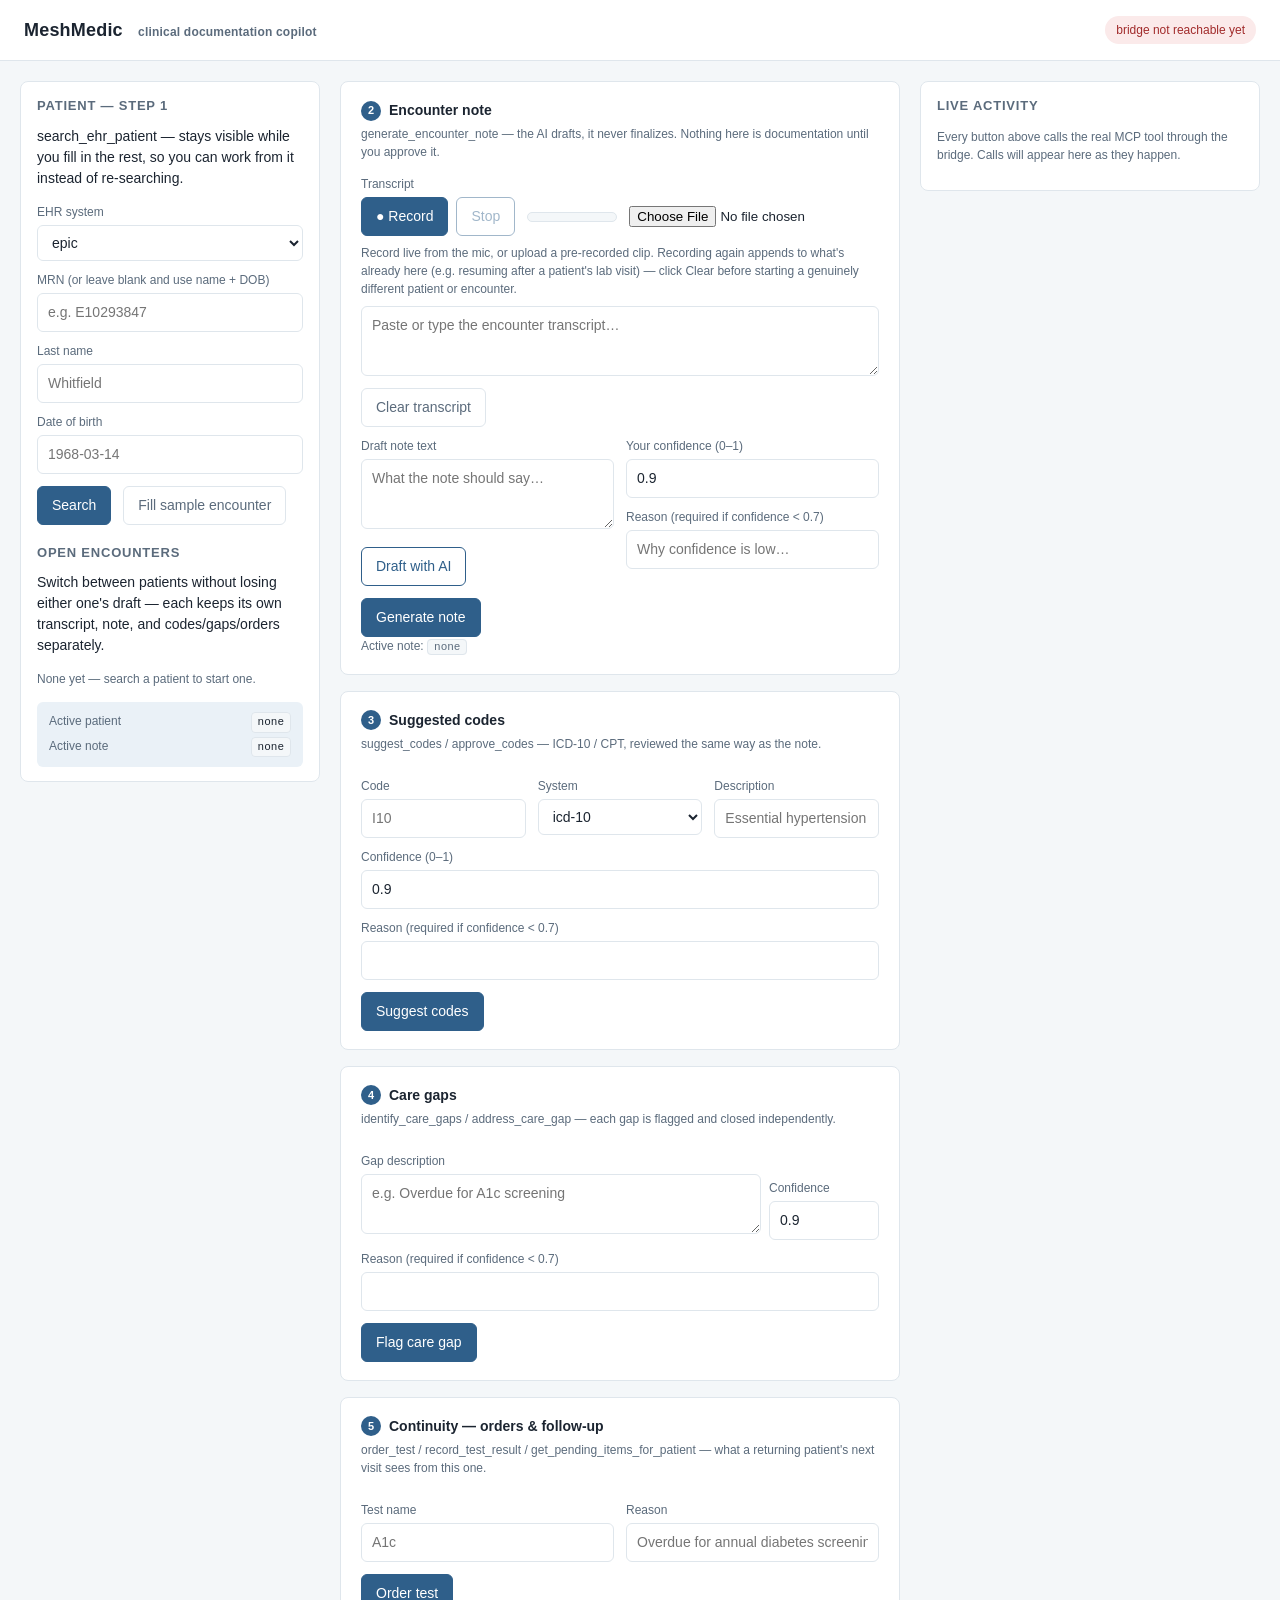
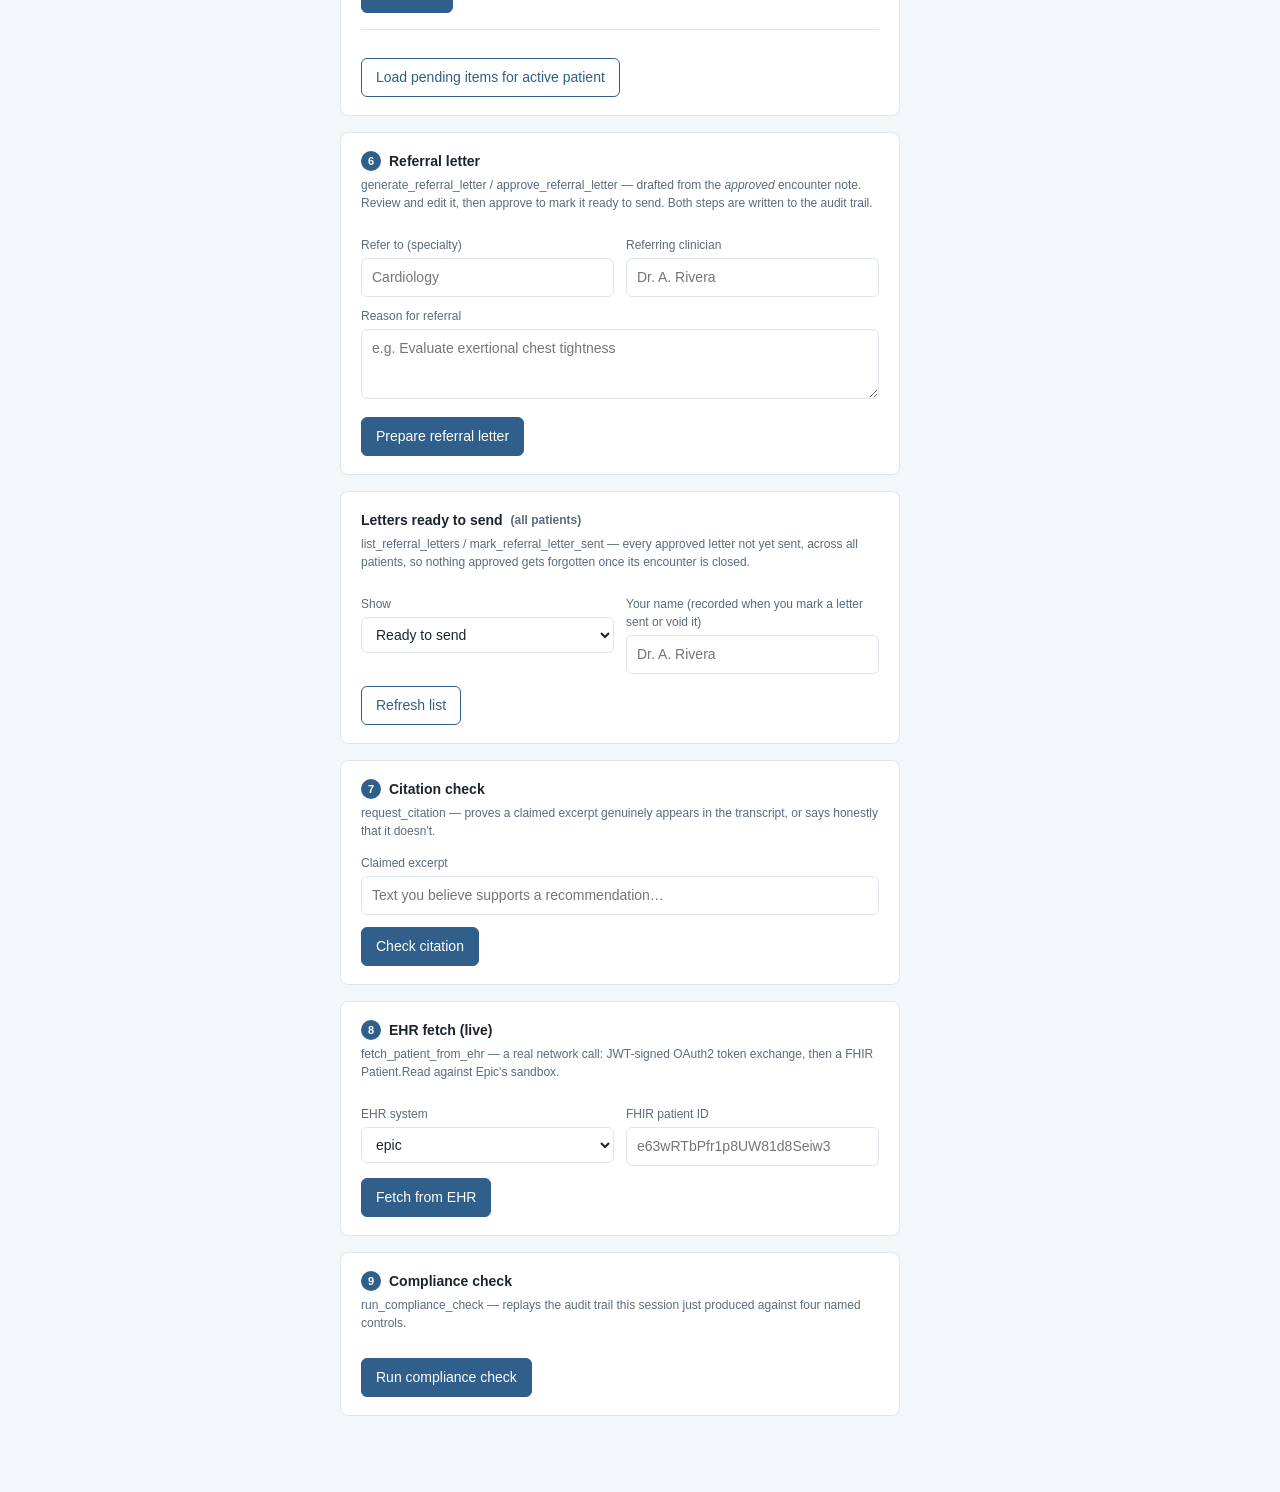
==== meshmedic-mcp/ui/static/index.html @ bcef4562 "STORY-011: void referral letters that must not go out void_referral_letter withdraws a draft or read" ====
<!doctype html>
<html lang="en">
<head>
<meta charset="utf-8" />
<meta name="viewport" content="width=device-width, initial-scale=1" />
<title>MeshMedic</title>
<style>
  :root {
    --ink: #1b2430;
    --ink-soft: #5b6b7c;
    --line: #dfe6ec;
    --paper: #ffffff;
    --floor: #f4f7f9;
    --accent: #2f5f8a;
    --accent-soft: #eaf1f7;
    --good: #1f7a4d;
    --good-bg: #e8f5ee;
    --warn: #a15c00;
    --warn-bg: #fdf1de;
    --bad: #a12b2b;
    --bad-bg: #fbeaea;
    --radius: 8px;
  }
  * { box-sizing: border-box; }
  body {
    margin: 0;
    background: var(--floor);
    color: var(--ink);
    font: 14px/1.5 -apple-system, "Segoe UI", Helvetica, Arial, sans-serif;
  }
  header {
    background: var(--paper);
    border-bottom: 1px solid var(--line);
    padding: 16px 24px;
    display: flex;
    align-items: center;
    justify-content: space-between;
  }
  header h1 { font-size: 18px; margin: 0; letter-spacing: 0.2px; }
  header .tag { color: var(--ink-soft); font-size: 12px; margin-left: 10px; }
  #conn { font-size: 12px; padding: 4px 10px; border-radius: 999px; border: 1px solid var(--line); }
  #conn.ok { color: var(--good); background: var(--good-bg); border-color: transparent; }
  #conn.bad { color: var(--bad); background: var(--bad-bg); border-color: transparent; }

  .layout {
    display: grid;
    grid-template-columns: 300px minmax(0, 1fr) 340px;
    gap: 20px;
    max-width: 1440px;
    margin: 20px auto;
    padding: 0 20px 40px;
    align-items: start;
  }
  @media (max-width: 1150px) {
    .layout { grid-template-columns: 300px minmax(0, 1fr); }
    #log { position: static; height: auto; max-height: 320px; }
  }
  @media (max-width: 760px) {
    .layout { grid-template-columns: 1fr; }
    #patientPanel { position: static; }
  }

  .card {
    background: var(--paper);
    border: 1px solid var(--line);
    border-radius: var(--radius);
    padding: 18px 20px;
    margin-bottom: 16px;
  }
  .card h2 {
    font-size: 14px;
    margin: 0 0 4px;
    display: flex;
    align-items: center;
    gap: 8px;
  }
  .card h2 .step {
    display: inline-flex;
    align-items: center;
    justify-content: center;
    width: 20px; height: 20px;
    border-radius: 50%;
    background: var(--accent);
    color: #fff;
    font-size: 11px;
  }
  .card .hint { color: var(--ink-soft); font-size: 12px; margin: 0 0 14px; }

  label { display: block; font-size: 12px; color: var(--ink-soft); margin: 10px 0 4px; }
  input[type=text], input[type=number], textarea, select {
    width: 100%;
    padding: 8px 10px;
    border: 1px solid var(--line);
    border-radius: 6px;
    font: inherit;
    background: var(--paper);
    color: var(--ink);
  }
  textarea { resize: vertical; min-height: 70px; }
  .row { display: flex; gap: 12px; }
  .row > div { flex: 1; }

  button {
    font: inherit;
    border: 1px solid var(--accent);
    background: var(--accent);
    color: #fff;
    padding: 8px 14px;
    border-radius: 6px;
    cursor: pointer;
    margin-top: 12px;
    margin-right: 8px;
  }
  button.secondary { background: var(--paper); color: var(--accent); }
  button.ghost { background: transparent; color: var(--ink-soft); border-color: var(--line); }
  button:disabled { opacity: 0.45; cursor: not-allowed; }
  button:hover:not(:disabled) { filter: brightness(0.95); }

  .result { margin-top: 14px; padding: 12px 14px; border-radius: 6px; background: var(--accent-soft); font-size: 13px; }
  .result.error { background: var(--bad-bg); color: var(--bad); }
  .badge { display: inline-block; font-size: 11px; padding: 2px 8px; border-radius: 999px; margin-left: 6px; }
  .badge.draft { background: var(--accent-soft); color: var(--accent); }
  .badge.low-conf { background: var(--warn-bg); color: var(--warn); }
  .badge.ok { background: var(--good-bg); color: var(--good); }
  .badge.fail { background: var(--bad-bg); color: var(--bad); }
  .id-pill { font-family: ui-monospace, SFMono-Regular, Menlo, monospace; font-size: 11px; background: var(--floor); border: 1px solid var(--line); padding: 1px 6px; border-radius: 4px; }

  .gap-row { border: 1px solid var(--line); border-radius: 6px; padding: 10px 12px; margin-top: 10px; }
  .gap-row .meta { display: flex; justify-content: space-between; align-items: center; font-size: 12px; color: var(--ink-soft); }

  #log, #patientPanel {
    background: var(--paper);
    border: 1px solid var(--line);
    border-radius: var(--radius);
    padding: 14px 16px;
    max-height: calc(100vh - 40px);
    position: sticky;
    top: 20px;
    overflow-y: auto;
  }
  #patientPanel h2 { font-size: 13px; margin: 0 0 10px; color: var(--ink-soft); text-transform: uppercase; letter-spacing: 0.06em; }
  #patientPanel .active-strip {
    margin-top: 14px;
    padding: 10px 12px;
    border-radius: 6px;
    background: var(--accent-soft);
    font-size: 12px;
  }
  #patientPanel .active-strip .row-line { display: flex; justify-content: space-between; margin-top: 4px; }
  #patientPanel .active-strip .row-line:first-child { margin-top: 0; }
  #patientPanel .active-strip .label { color: var(--ink-soft); }
  #patientPanel .match-row {
    border: 1px solid var(--line);
    border-radius: 6px;
    padding: 8px 10px;
    margin-top: 8px;
    cursor: pointer;
    font-size: 12px;
  }
  #patientPanel .match-row:hover { border-color: var(--accent); background: var(--accent-soft); }
  #patientPanel .match-row.active { border-color: var(--accent); background: var(--accent-soft); }
  #sessionTabs { display: flex; flex-direction: column; gap: 6px; margin: 4px 0 14px; }
  .session-chip {
    display: flex; align-items: center; gap: 8px;
    padding: 7px 10px; border: 1px solid var(--line); border-radius: 6px; font-size: 12px;
    background: var(--paper);
  }
  .session-chip:hover { border-color: var(--accent); }
  .session-chip.active { border-color: var(--accent); background: var(--accent-soft); }
  .session-chip .chip-label { font-weight: 600; flex: 1; cursor: pointer; overflow: hidden; text-overflow: ellipsis; white-space: nowrap; }
  .session-chip .chip-status { color: var(--ink-soft); font-size: 11px; cursor: pointer; }
  .session-chip .chip-close { background: transparent; border: none; color: var(--ink-soft); cursor: pointer; padding: 0 2px; margin: 0; font-size: 15px; line-height: 1; }
  .session-chip .chip-close:hover { color: var(--bad); }
  #log h2 { font-size: 13px; margin: 0 0 10px; color: var(--ink-soft); text-transform: uppercase; letter-spacing: 0.06em; }
  .log-entry { border-left: 3px solid var(--line); padding: 6px 0 6px 10px; margin-bottom: 8px; font-size: 12px; }
  .log-entry.ok { border-color: var(--good); }
  .log-entry.err { border-color: var(--bad); }
  .log-entry .tool { font-weight: 600; }
  .log-entry .time { color: var(--ink-soft); float: right; }
  .log-entry pre { white-space: pre-wrap; word-break: break-word; margin: 6px 0 0; font-size: 11px; color: var(--ink-soft); max-height: 140px; overflow-y: auto; }

  .plus-row { display: flex; gap: 8px; align-items: flex-end; margin-top: 10px; }
  .plus-row textarea { min-height: 44px; }
  .small { font-size: 12px; color: var(--ink-soft); }
</style>
</head>
<body>
<header>
  <div>
    <h1>MeshMedic <span class="tag">clinical documentation copilot</span></h1>
  </div>
  <div id="conn">connecting…</div>
</header>

<div class="layout">
  <aside id="patientPanel">
    <h2>Patient — step 1</h2>
    <p class="hint" style="margin-top:0">search_ehr_patient — stays visible while you fill in the rest, so you can work from it instead of re-searching.</p>
    <label>EHR system</label>
    <select id="ehrSystem"><option value="epic">epic</option><option value="oracle_health">oracle_health</option></select>
    <label>MRN (or leave blank and use name + DOB)</label>
    <input type="text" id="mrn" placeholder="e.g. E10293847" />
    <label>Last name</label>
    <input type="text" id="lastName" placeholder="Whitfield" />
    <label>Date of birth</label>
    <input type="text" id="dob" placeholder="1968-03-14" />
    <button onclick="searchPatient()">Search</button>
    <button class="ghost" onclick="prefillSample()">Fill sample encounter</button>
    <div id="patientResult" class="result" style="display:none"></div>
    <div id="matchList"></div>
    <h2 style="margin-top:18px">Open encounters</h2>
    <p class="hint" style="margin-top:0">Switch between patients without losing either one's draft — each keeps its own transcript, note, and codes/gaps/orders separately.</p>
    <div id="sessionTabs"></div>
    <div class="active-strip">
      <div class="row-line"><span class="label">Active patient</span><span class="id-pill" id="activePatient">none</span></div>
      <div class="row-line"><span class="label">Active note</span><span class="id-pill" id="activeNoteMini">none</span></div>
    </div>
  </aside>
  <main>

    <div class="card">
      <h2><span class="step">2</span> Encounter note</h2>
      <p class="hint">generate_encounter_note — the AI drafts, it never finalizes. Nothing here is documentation until you approve it.</p>
      <label>Transcript</label>
      <div class="row" style="align-items:center; margin-bottom:8px;">
        <div style="flex:0 0 auto; display:flex; gap:8px; align-items:center;">
          <button type="button" id="recordBtn" onclick="startRecording()" style="margin:0;">● Record</button>
          <button type="button" class="secondary" id="stopBtn" onclick="stopRecording()" disabled style="margin:0;">Stop</button>
        </div>
        <div id="levelMeter" style="flex:0 0 90px; height:10px; border:1px solid var(--line); border-radius:5px; overflow:hidden; background:var(--floor);">
          <div id="levelFill" style="height:100%; width:0%; background:var(--good); transition:width 60ms linear;"></div>
        </div>
        <div style="flex:1">
          <input type="file" id="audioFileInput" accept="audio/*" onchange="handleAudioFileUpload(this)" />
        </div>
      </div>
      <p class="small" id="transcribeStatus" style="margin:0 0 8px;">Record live from the mic, or upload a pre-recorded clip. Recording again appends to what's already here (e.g. resuming after a patient's lab visit) — click Clear before starting a genuinely different patient or encounter.</p>
      <textarea id="transcript" placeholder="Paste or type the encounter transcript…"></textarea>
      <button type="button" class="ghost" onclick="clearTranscript()" style="margin-top:6px;">Clear transcript</button>
      <div class="row">
        <div>
          <label>Draft note text</label>
          <textarea id="noteText" placeholder="What the note should say…"></textarea>
          <button class="secondary" type="button" onclick="draftNoteWithAI()">Draft with AI</button>
          <span class="small" id="draftStatus"></span>
        </div>
        <div>
          <label>Your confidence (0–1)</label>
          <input type="number" id="confidence" min="0" max="1" step="0.05" value="0.9" />
          <label>Reason (required if confidence &lt; 0.7)</label>
          <input type="text" id="confidenceReason" placeholder="Why confidence is low…" />
        </div>
      </div>
      <button onclick="generateNote()">Generate note</button>
      <div id="noteResult" class="result" style="display:none"></div>

      <div id="noteDecision" style="display:none; margin-top:14px; border-top:1px solid var(--line); padding-top:14px;">
        <label>Edited note text (optional, used on approve)</label>
        <textarea id="editedNoteText"></textarea>
        <button onclick="approveNote()">Approve</button>
        <button class="secondary" onclick="rejectNote()">Reject</button>
        <div id="decisionResult" class="result" style="display:none"></div>
      </div>
      <div class="small">Active note: <span class="id-pill" id="activeNote">none</span></div>
    </div>

    <div class="card">
      <h2><span class="step">3</span> Suggested codes</h2>
      <p class="hint">suggest_codes / approve_codes — ICD-10 / CPT, reviewed the same way as the note.</p>
      <div class="row">
        <div><label>Code</label><input type="text" id="codeValue" placeholder="I10" /></div>
        <div><label>System</label><select id="codeSystem"><option value="icd-10">icd-10</option><option value="cpt">cpt</option></select></div>
        <div><label>Description</label><input type="text" id="codeDesc" placeholder="Essential hypertension" /></div>
      </div>
      <label>Confidence (0–1)</label>
      <input type="number" id="codeConfidence" min="0" max="1" step="0.05" value="0.9" />
      <label>Reason (required if confidence &lt; 0.7)</label>
      <input type="text" id="codeConfidenceReason" />
      <button onclick="suggestCodes()">Suggest codes</button>
      <div id="codesResult" class="result" style="display:none"></div>
      <div id="codesDecision" style="display:none; margin-top:10px;">
        <button onclick="approveCodes()">Approve codes</button>
        <div id="codesDecisionResult" class="result" style="display:none"></div>
      </div>
    </div>

    <div class="card">
      <h2><span class="step">4</span> Care gaps</h2>
      <p class="hint">identify_care_gaps / address_care_gap — each gap is flagged and closed independently.</p>
      <div class="plus-row">
        <div style="flex:1"><label>Gap description</label><textarea id="gapDesc" placeholder="e.g. Overdue for A1c screening"></textarea></div>
        <div style="width:110px"><label>Confidence</label><input type="number" id="gapConfidence" min="0" max="1" step="0.05" value="0.9" /></div>
      </div>
      <label>Reason (required if confidence &lt; 0.7)</label>
      <input type="text" id="gapConfidenceReason" />
      <button onclick="identifyGaps()">Flag care gap</button>
      <div id="gapsResult" class="result" style="display:none"></div>
      <div id="gapsList"></div>
    </div>

    <div class="card">
      <h2><span class="step">5</span> Continuity — orders &amp; follow-up</h2>
      <p class="hint">order_test / record_test_result / get_pending_items_for_patient — what a returning patient's next visit sees from this one.</p>
      <div class="row">
        <div><label>Test name</label><input type="text" id="orderTestName" placeholder="A1c" /></div>
        <div><label>Reason</label><input type="text" id="orderReason" placeholder="Overdue for annual diabetes screening" /></div>
      </div>
      <button onclick="orderTest()">Order test</button>
      <div id="orderResult" class="result" style="display:none"></div>
      <div id="ordersList"></div>
      <hr style="border:none; border-top:1px solid var(--line); margin:16px 0;" />
      <button class="secondary" onclick="loadPendingItems()">Load pending items for active patient</button>
      <div id="pendingItemsResult" class="result" style="display:none"></div>
    </div>

    <div class="card">
      <h2><span class="step">6</span> Referral letter <span id="letterBadge"></span></h2>
      <p class="hint">generate_referral_letter / approve_referral_letter — drafted from the <em>approved</em> encounter note. Review and edit it, then approve to mark it ready to send. Both steps are written to the audit trail.</p>
      <div class="row">
        <div><label>Refer to (specialty)</label><input type="text" id="referralSpecialty" placeholder="Cardiology" /></div>
        <div><label>Referring clinician</label><input type="text" id="referringClinician" placeholder="Dr. A. Rivera" /></div>
      </div>
      <label>Reason for referral</label>
      <textarea id="referralReason" placeholder="e.g. Evaluate exertional chest tightness"></textarea>
      <button onclick="prepareReferralLetter()">Prepare referral letter</button>
      <div id="letterResult" class="result" style="display:none"></div>
      <div id="letterReview" style="display:none; margin-top:14px; border-top:1px solid var(--line); padding-top:14px;">
        <label>Letter — review and edit before approving</label>
        <textarea id="letterText" style="min-height:280px; font-family:inherit;"></textarea>
        <button id="approveLetterBtn" onclick="approveReferralLetter()">Approve — mark ready to send</button>
        <p class="small" id="letterApproveHint" style="margin:6px 0 0;">Print and Download appear once the letter is approved. Check the Patient line matches who you're referring before you do.</p>
        <div id="letterDecisionResult" class="result" style="display:none"></div>
        <div id="letterActions" style="display:none; margin-top:14px; border-top:1px solid var(--line); padding-top:14px;">
          <p class="hint" style="margin-top:0">MeshMedic doesn't deliver letters. Print or download it, send it yourself, then record how it went out.</p>
          <button class="secondary" onclick="printLetter(document.getElementById('letterText').value)">Print</button>
          <button class="secondary" onclick="downloadLetter(document.getElementById('letterText').value, state.letterId, document.getElementById('referralSpecialty').value)">Download .txt</button>
          <div id="letterSendControls" class="plus-row" style="align-items:center">
            <div style="flex:0 0 220px"><label>Sent via</label><select id="letterSendMethod" class="send-method"></select></div>
            <button id="markSentBtn" onclick="markActiveLetterSent()" style="margin-top:18px">Mark as sent</button>
          </div>
          <div id="letterSendResult" class="result" style="display:none"></div>
        </div>
        <div id="letterVoidControls" style="display:none; margin-top:14px; border-top:1px solid var(--line); padding-top:14px;">
          <label>Void this letter (e.g. wrong patient) — reason, required</label>
          <div class="plus-row" style="margin-top:0; align-items:center">
            <input type="text" id="letterVoidReason" placeholder="Wrong patient — encounter belongs to another chart" style="flex:1" />
            <button class="secondary" onclick="voidActiveLetter()" style="margin:0">Void letter</button>
          </div>
        </div>
        <div id="letterVoidResult" class="result" style="display:none"></div>
      </div>
    </div>

    <div class="card">
      <h2>Letters ready to send <span class="small">(all patients)</span></h2>
      <p class="hint">list_referral_letters / mark_referral_letter_sent — every approved letter not yet sent, across all patients, so nothing approved gets forgotten once its encounter is closed.</p>
      <div class="row">
        <div><label>Show</label>
          <select id="queueFilter" onchange="loadLetterQueue()">
            <option value="ready_to_send">Ready to send</option>
            <option value="sent">Sent</option>
            <option value="voided">Voided</option>
            <option value="">All letters</option>
          </select>
        </div>
        <div><label>Your name (recorded when you mark a letter sent or void it)</label><input type="text" id="queueSentBy" placeholder="Dr. A. Rivera" /></div>
      </div>
      <button class="secondary" onclick="loadLetterQueue()">Refresh list</button>
      <div id="queueResult" class="result" style="display:none"></div>
      <div id="queueList"></div>
    </div>

    <div class="card">
      <h2><span class="step">7</span> Citation check</h2>
      <p class="hint">request_citation — proves a claimed excerpt genuinely appears in the transcript, or says honestly that it doesn't.</p>
      <label>Claimed excerpt</label>
      <input type="text" id="claimedExcerpt" placeholder="Text you believe supports a recommendation…" />
      <button onclick="requestCitation()">Check citation</button>
      <div id="citationResult" class="result" style="display:none"></div>
    </div>

    <div class="card">
      <h2><span class="step">8</span> EHR fetch (live)</h2>
      <p class="hint">fetch_patient_from_ehr — a real network call: JWT-signed OAuth2 token exchange, then a FHIR Patient.Read against Epic's sandbox.</p>
      <div class="row">
        <div><label>EHR system</label><select id="fetchEhr"><option value="epic">epic</option><option value="oracle_health">oracle_health</option></select></div>
        <div><label>FHIR patient ID</label><input type="text" id="fhirPatientId" placeholder="e63wRTbPfr1p8UW81d8Seiw3" /></div>
      </div>
      <button onclick="fetchFromEhr()">Fetch from EHR</button>
      <div id="ehrResult" class="result" style="display:none"></div>
    </div>

    <div class="card">
      <h2><span class="step">9</span> Compliance check</h2>
      <p class="hint">run_compliance_check — replays the audit trail this session just produced against four named controls.</p>
      <button onclick="runCompliance()">Run compliance check</button>
      <div id="complianceResult" class="result" style="display:none"></div>
    </div>

  </main>

  <aside id="log">
    <h2>Live activity</h2>
    <div id="logEntries"><p class="small">Every button above calls the real MCP tool through the bridge. Calls will appear here as they happen.</p></div>
  </aside>
</div>

<script>
// `state` always mirrors whichever encounter is active -- generateNote(),
// suggestCodes(), etc. read/write it exactly as before. What's new is
// `sessions`: one full snapshot of the form (transcript, draft note, codes,
// gaps, orders...) per patient, so switching patients can never leak one
// patient's text into another's -- there's no shared field left to leak
// into. saveActiveSession()/loadSession() move data between `state`+the DOM
// and a session snapshot; every other function is unchanged.
const state = { patientId: null, ehrSystem: 'epic', noteId: null, suggestionId: null, letterId: null, letterStatus: null };
const sessions = new Map(); // patient_id -> session snapshot
let activeSessionKey = null; // patient_id of the active session, or null before any patient is selected

function logEntry(tool, ok, payload) {
  const wrap = document.getElementById('logEntries');
  const el = document.createElement('div');
  el.className = 'log-entry ' + (ok ? 'ok' : 'err');
  const time = new Date().toLocaleTimeString();
  el.innerHTML = `<span class="tool">${tool}</span><span class="time">${time}</span><pre>${escapeHtml(JSON.stringify(payload, null, 2))}</pre>`;
  wrap.prepend(el);
}

function escapeHtml(s) {
  return s.replace(/[&<>]/g, c => ({'&':'&amp;','<':'&lt;','>':'&gt;'}[c]));
}

async function callTool(name, args) {
  const res = await fetch(`/api/tools/${name}`, {
    method: 'POST',
    headers: { 'Content-Type': 'application/json' },
    body: JSON.stringify(args),
  });
  const data = await res.json();
  logEntry(name, res.ok, data);
  if (!res.ok) throw new Error(data.error || `${name} failed`);
  return data;
}

function showResult(elId, ok, payload) {
  const el = document.getElementById(elId);
  el.style.display = 'block';
  el.className = 'result' + (ok ? '' : ' error');
  el.textContent = typeof payload === 'string' ? payload : JSON.stringify(payload, null, 2);
}

async function checkConnection() {
  const conn = document.getElementById('conn');
  try {
    await callTool('run_compliance_check', {});
    conn.textContent = 'connected — live tool calls';
    conn.className = 'ok';
  } catch (e) {
    conn.textContent = 'bridge not reachable yet';
    conn.className = 'bad';
  }
}

function prefillSample() {
  document.getElementById('lastName').value = 'Whitfield';
  document.getElementById('dob').value = '1968-03-14';
  document.getElementById('transcript').value =
    "Clinician: What brings you in today?\n" +
    "Patient: I've been getting headaches most afternoons for about two weeks, and my home blood pressure readings have been running high, around 150 over 95.\n" +
    "Clinician: Any chest pain, vision changes, or shortness of breath?\n" +
    "Patient: No, none of that. Just the headaches.\n" +
    "Clinician: I'm going to start you on lisinopril 10mg daily and have you recheck your blood pressure in two weeks. You're also overdue for your annual A1c -- let's get that drawn today.";
  document.getElementById('noteText').value =
    "Patient presents with two-week history of afternoon headaches and elevated home blood pressure readings (avg 150/95). Denies chest pain, vision changes, dyspnea. Assessment: likely uncontrolled hypertension. Plan: start lisinopril 10mg daily, recheck BP in 2 weeks, draw A1c today (overdue for annual screening).";
  document.getElementById('referralSpecialty').value = 'Cardiology';
  document.getElementById('referringClinician').value = 'Dr. A. Rivera';
  document.getElementById('referralReason').value =
    'Evaluate newly identified uncontrolled hypertension with persistent headaches; please assess for secondary causes and advise on management.';
}

async function searchPatient() {
  const args = { ehr_system: document.getElementById('ehrSystem').value, max_results: 5 };
  const mrn = document.getElementById('mrn').value.trim();
  const lastName = document.getElementById('lastName').value.trim();
  const dob = document.getElementById('dob').value.trim();
  if (mrn) args.mrn = mrn;
  if (lastName) args.last_name = lastName;
  if (dob) args.date_of_birth = dob;
  try {
    const data = await callTool('search_ehr_patient', args);
    const matches = Array.isArray(data.matches || data.patients || data) ? (data.matches || data.patients || data) : [];
    renderMatches(matches, args.ehr_system);
    if (matches.length === 0) {
      // Loud and red on purpose: a silent "found nobody" here looks
      // identical to "the search did nothing" -- seen for real when a
      // search under the wrong ehr_system (e.g. epic instead of
      // oracle_health for a patient only registered there) quietly
      // returned zero matches and the previous patient's session just sat
      // on screen unchanged, which read as a bug rather than a non-match.
      showResult(
        'patientResult', false,
        `No match found in "${args.ehr_system}" for that search. If you expected a result, check the EHR system dropdown above -- not every patient is under "epic".`
      );
      return;
    }
    showResult('patientResult', true, data);
    if (matches.length === 1) {
      selectPatient(matches[0], args.ehr_system);
    }
  } catch (e) {
    showResult('patientResult', false, e.message);
  }
}

function renderMatches(matches, ehrSystem) {
  const list = document.getElementById('matchList');
  list.innerHTML = '';
  matches.forEach(m => {
    const row = document.createElement('div');
    row.className = 'match-row' + (m.patient_id === state.patientId ? ' active' : '');
    row.textContent = `${m.first_name} ${m.last_name} — DOB ${m.date_of_birth} — ${m.patient_id}`;
    row.onclick = () => selectPatient(m, ehrSystem);
    list.appendChild(row);
  });
}

function blankFormFields() {
  return {
    transcript: '', noteText: '', confidence: '0.9', confidenceReason: '', editedNoteText: '',
    noteDecisionVisible: false,
    codeValue: '', codeSystem: 'icd-10', codeDesc: '', codeConfidence: '0.9', codeConfidenceReason: '',
    codesDecisionVisible: false,
    gapDesc: '', gapConfidence: '0.9', gapConfidenceReason: '',
    orderTestName: '', orderReason: '',
    referralSpecialty: '', referringClinician: '', referralReason: '', letterText: '',
    claimedExcerpt: '',
  };
}

function captureFormFields() {
  return {
    transcript: document.getElementById('transcript').value,
    noteText: document.getElementById('noteText').value,
    confidence: document.getElementById('confidence').value,
    confidenceReason: document.getElementById('confidenceReason').value,
    editedNoteText: document.getElementById('editedNoteText').value,
    noteDecisionVisible: document.getElementById('noteDecision').style.display !== 'none',
    codeValue: document.getElementById('codeValue').value,
    codeSystem: document.getElementById('codeSystem').value,
    codeDesc: document.getElementById('codeDesc').value,
    codeConfidence: document.getElementById('codeConfidence').value,
    codeConfidenceReason: document.getElementById('codeConfidenceReason').value,
    codesDecisionVisible: document.getElementById('codesDecision').style.display !== 'none',
    gapDesc: document.getElementById('gapDesc').value,
    gapConfidence: document.getElementById('gapConfidence').value,
    gapConfidenceReason: document.getElementById('gapConfidenceReason').value,
    orderTestName: document.getElementById('orderTestName').value,
    orderReason: document.getElementById('orderReason').value,
    referralSpecialty: document.getElementById('referralSpecialty').value,
    referringClinician: document.getElementById('referringClinician').value,
    referralReason: document.getElementById('referralReason').value,
    letterText: document.getElementById('letterText').value,
    claimedExcerpt: document.getElementById('claimedExcerpt').value,
  };
}

function applyFormFields(f) {
  document.getElementById('transcript').value = f.transcript || '';
  document.getElementById('noteText').value = f.noteText || '';
  document.getElementById('confidence').value = f.confidence || '0.9';
  document.getElementById('confidenceReason').value = f.confidenceReason || '';
  document.getElementById('editedNoteText').value = f.editedNoteText || '';
  document.getElementById('noteDecision').style.display = f.noteDecisionVisible ? 'block' : 'none';
  document.getElementById('codeValue').value = f.codeValue || '';
  document.getElementById('codeSystem').value = f.codeSystem || 'icd-10';
  document.getElementById('codeDesc').value = f.codeDesc || '';
  document.getElementById('codeConfidence').value = f.codeConfidence || '0.9';
  document.getElementById('codeConfidenceReason').value = f.codeConfidenceReason || '';
  document.getElementById('codesDecision').style.display = f.codesDecisionVisible ? 'block' : 'none';
  document.getElementById('gapDesc').value = f.gapDesc || '';
  document.getElementById('gapConfidence').value = f.gapConfidence || '0.9';
  document.getElementById('gapConfidenceReason').value = f.gapConfidenceReason || '';
  document.getElementById('orderTestName').value = f.orderTestName || '';
  document.getElementById('orderReason').value = f.orderReason || '';
  document.getElementById('referralSpecialty').value = f.referralSpecialty || '';
  document.getElementById('referringClinician').value = f.referringClinician || '';
  document.getElementById('referralReason').value = f.referralReason || '';
  document.getElementById('letterText').value = f.letterText || '';
  document.getElementById('claimedExcerpt').value = f.claimedExcerpt || '';
  // Stale result panels from a different encounter would otherwise still be
  // showing on screen after a switch, which reads as belonging to whoever
  // is now active -- clear them all on every switch.
  ['patientResult', 'noteResult', 'decisionResult', 'codesResult', 'codesDecisionResult',
   'gapsResult', 'orderResult', 'pendingItemsResult', 'letterResult', 'letterDecisionResult', 'letterSendResult', 'letterVoidResult',
   'citationResult', 'ehrResult', 'complianceResult']
    .forEach(id => { const el = document.getElementById(id); if (el) el.style.display = 'none'; });
  document.getElementById('draftStatus').textContent = '';
  document.getElementById('transcribeStatus').textContent =
    'Record live from the mic, or upload a pre-recorded clip. Recording again appends to what\'s already here.';
}

function saveActiveSession() {
  if (!activeSessionKey) return;
  const session = sessions.get(activeSessionKey);
  if (!session) return;
  Object.assign(session, captureFormFields());
  session.noteId = state.noteId;
  session.suggestionId = state.suggestionId;
  session.letterId = state.letterId;
  session.letterStatus = state.letterStatus;
  session.ehrSystem = state.ehrSystem;
  session.lastActivity = Date.now();
}

function resetSearchBoxes(ehrSystem) {
  // The search boxes' only job is finding a NEW patient -- once a patient
  // is active, leftover text here from whoever was searched last (possibly
  // a different patient) reads as stale/wrong data sitting next to a now-
  // different active patient, even though nothing was actually broken by
  // it. Clearing them on every switch keeps this panel honest about who is
  // active: the chip list and the Active patient/note strip, not this box.
  document.getElementById('mrn').value = '';
  document.getElementById('lastName').value = '';
  document.getElementById('dob').value = '';
  if (ehrSystem) document.getElementById('ehrSystem').value = ehrSystem;
  document.getElementById('matchList').innerHTML = '';
  document.getElementById('patientResult').style.display = 'none';
}

function loadSession(key) {
  const session = sessions.get(key);
  applyFormFields(session);
  resetSearchBoxes(session.ehrSystem);
  state.patientId = session.patientId;
  state.ehrSystem = session.ehrSystem;
  state.noteId = session.noteId;
  state.suggestionId = session.suggestionId;
  state.letterId = session.letterId || null;
  state.letterStatus = session.letterStatus || null;
  renderLetterState();
  document.getElementById('activePatient').textContent = session.patientId || 'none';
  document.getElementById('activeNote').textContent = session.noteId || 'none';
  document.getElementById('activeNoteMini').textContent = session.noteId || 'none';
  document.getElementById('gapsList').innerHTML = '';
  (session.gaps || []).forEach(g => addGapRow(g, false));
  document.getElementById('ordersList').innerHTML = '';
  (session.orders || []).forEach(o => addOrderRow(o, false));
}

function switchToSession(key) {
  if (key === activeSessionKey) return;
  saveActiveSession();
  activeSessionKey = key;
  loadSession(key);
  renderSessionTabs();
}

function closeSession(key) {
  sessions.delete(key);
  if (activeSessionKey === key) {
    activeSessionKey = null;
    applyFormFields(blankFormFields());
    resetSearchBoxes();
    state.patientId = null;
    state.noteId = null;
    state.suggestionId = null;
    state.letterId = null;
    state.letterStatus = null;
    renderLetterState();
    document.getElementById('activePatient').textContent = 'none';
    document.getElementById('activeNote').textContent = 'none';
    document.getElementById('activeNoteMini').textContent = 'none';
    document.getElementById('gapsList').innerHTML = '';
    document.getElementById('ordersList').innerHTML = '';
  }
  renderSessionTabs();
}

function renderSessionTabs() {
  const wrap = document.getElementById('sessionTabs');
  if (sessions.size === 0) {
    wrap.innerHTML = '<p class="small" style="margin:0">None yet — search a patient to start one.</p>';
    return;
  }
  wrap.innerHTML = '';
  sessions.forEach((session, key) => {
    const chip = document.createElement('div');
    chip.className = 'session-chip' + (key === activeSessionKey ? ' active' : '');
    const bits = [];
    if (session.noteId) bits.push('note drafted');
    else if ((session.transcript || '').trim()) bits.push('transcript only');
    else bits.push('new');
    chip.innerHTML = `
      <span class="chip-label">${escapeHtml(session.label || key)}</span>
      <span class="chip-status">${escapeHtml(bits.join(' · '))}</span>
      <button type="button" class="chip-close" title="Close this encounter">×</button>
    `;
    chip.querySelector('.chip-label').onclick = () => switchToSession(key);
    chip.querySelector('.chip-status').onclick = () => switchToSession(key);
    chip.querySelector('.chip-close').onclick = (e) => { e.stopPropagation(); closeSession(key); };
    wrap.appendChild(chip);
  });
}

function selectPatient(match, ehrSystem) {
  const patientId = match.patient_id;
  const isNewSession = !sessions.has(patientId);
  const wasScratch = activeSessionKey === null; // no encounter active yet at all -- current form is just scratch, safe to adopt

  saveActiveSession();

  const label = `${match.first_name || ''} ${match.last_name || ''}`.trim() || patientId;
  if (isNewSession) {
    // A brand-new patient always starts blank UNLESS nothing was active
    // before (fresh page, or prefillSample() was used before searching) --
    // that scratch content becomes this patient's seed. Never seed a new
    // patient from another patient's still-active fields.
    const seed = wasScratch ? captureFormFields() : blankFormFields();
    sessions.set(patientId, {
      patientId, ehrSystem, label,
      noteId: null, suggestionId: null, letterId: null, letterStatus: null, gaps: [], orders: [],
      ...seed,
    });
  } else {
    const existing = sessions.get(patientId);
    existing.label = label;
    existing.ehrSystem = ehrSystem;
  }

  activeSessionKey = patientId;
  // loadSession() -> resetSearchBoxes() already clears #matchList, so there
  // is nothing left there to highlight -- the "Open encounters" chip list
  // (renderSessionTabs) is what shows which patient is active now.
  loadSession(patientId);
  renderSessionTabs();
}

let mediaRecorder = null;
let audioChunks = [];
let audioCtx = null;
let analyser = null;
let levelRAF = null;
let maxLevelSeen = 0;

// Whisper hallucinates stock filler phrases ("thanks for watching", in
// random languages) when fed silence -- seen for real while testing this.
// Below this level (0-255 scale off getByteTimeDomainData's deviation from
// the 128 midpoint), a recording is treated as silence and never sent to
// the API, instead of burning a call on a guaranteed-bad transcript.
const SILENCE_THRESHOLD = 4;

function startLevelMeter(stream) {
  try {
    audioCtx = new (window.AudioContext || window.webkitAudioContext)();
    const source = audioCtx.createMediaStreamSource(stream);
    analyser = audioCtx.createAnalyser();
    analyser.fftSize = 512;
    source.connect(analyser);
    const data = new Uint8Array(analyser.frequencyBinCount);
    maxLevelSeen = 0;
    const fill = document.getElementById('levelFill');
    const tick = () => {
      analyser.getByteTimeDomainData(data);
      let peak = 0;
      for (let i = 0; i < data.length; i++) {
        peak = Math.max(peak, Math.abs(data[i] - 128));
      }
      maxLevelSeen = Math.max(maxLevelSeen, peak);
      const pct = Math.min(100, Math.round((peak / 60) * 100));
      fill.style.width = pct + '%';
      fill.style.background = peak < SILENCE_THRESHOLD ? 'var(--bad)' : 'var(--good)';
      levelRAF = requestAnimationFrame(tick);
    };
    tick();
  } catch (e) {
    // Meter is a diagnostic nicety -- if Web Audio isn't available, recording
    // still works, it just can't warn about silence ahead of time.
    audioCtx = null;
  }
}

function stopLevelMeter() {
  if (levelRAF) cancelAnimationFrame(levelRAF);
  levelRAF = null;
  if (audioCtx) { audioCtx.close(); audioCtx = null; }
  document.getElementById('levelFill').style.width = '0%';
}

async function startRecording() {
  const status = document.getElementById('transcribeStatus');
  try {
    const stream = await navigator.mediaDevices.getUserMedia({ audio: true });
    audioChunks = [];
    startLevelMeter(stream);
    mediaRecorder = new MediaRecorder(stream);
    mediaRecorder.ondataavailable = (e) => { if (e.data.size > 0) audioChunks.push(e.data); };
    mediaRecorder.onstop = () => {
      stream.getTracks().forEach(t => t.stop());
      stopLevelMeter();
      if (maxLevelSeen < SILENCE_THRESHOLD) {
        status.textContent = 'No audio detected (mic looks silent) — check the wrong device isn\'t selected, or Windows mic permissions, and try again. Nothing was sent to Whisper.';
        return;
      }
      const blob = new Blob(audioChunks, { type: 'audio/webm' });
      transcribeAudio(blob, 'recording.webm');
    };
    mediaRecorder.start();
    document.getElementById('recordBtn').disabled = true;
    document.getElementById('stopBtn').disabled = false;
    status.textContent = 'Recording… watch the bar light up as you talk. Click Stop when done.';
  } catch (e) {
    status.textContent = 'Could not access the microphone: ' + e.message;
  }
}

function stopRecording() {
  if (mediaRecorder && mediaRecorder.state !== 'inactive') mediaRecorder.stop();
  document.getElementById('recordBtn').disabled = false;
  document.getElementById('stopBtn').disabled = true;
}

function handleAudioFileUpload(input) {
  const file = input.files[0];
  if (file) transcribeAudio(file, file.name);
}

function clearTranscript() {
  document.getElementById('transcript').value = '';
  document.getElementById('transcribeStatus').textContent = 'Transcript cleared — ready for a new recording.';
}

async function transcribeAudio(blobOrFile, filename) {
  // No cross-patient guard needed here anymore -- each patient has their
  // own session (see selectPatient/switchToSession), so this textarea only
  // ever holds the active session's own transcript. Appending onto it can
  // no longer mix in a different patient's conversation.
  const status = document.getElementById('transcribeStatus');
  status.textContent = 'Transcribing…';
  const fd = new FormData();
  fd.append('audio', blobOrFile, filename);
  try {
    const res = await fetch('/api/transcribe', { method: 'POST', body: fd });
    const data = await res.json();
    logEntry('transcribe (Whisper)', res.ok, data);
    if (!res.ok) {
      status.textContent = data.error || 'Transcription failed.';
      return;
    }
    const box = document.getElementById('transcript');
    const existing = box.value.trim();
    box.value = existing
      ? `${existing}\n\n[Recording resumed ${new Date().toLocaleString()}]\n${data.transcript}`
      : data.transcript;
    status.textContent = existing
      ? 'Transcribed — appended to the existing transcript below. Review before drafting a note.'
      : 'Transcribed — review the text below before drafting a note.';
  } catch (e) {
    status.textContent = e.message;
  }
}

async function draftNoteWithAI() {
  const transcript = document.getElementById('transcript').value.trim();
  const status = document.getElementById('draftStatus');
  if (!transcript) {
    status.textContent = 'Add a transcript first.';
    return;
  }
  status.textContent = 'Drafting…';
  try {
    const res = await fetch('/api/draft-note', {
      method: 'POST',
      headers: { 'Content-Type': 'application/json' },
      body: JSON.stringify({ transcript }),
    });
    const data = await res.json();
    logEntry('draft-note (AI)', res.ok, data);
    if (!res.ok) {
      status.textContent = data.error || 'Draft failed.';
      return;
    }
    document.getElementById('noteText').value = data.note_text;
    const u = data.usage || {};
    status.textContent = `Drafted (${u.input_tokens ?? '?'} in / ${u.output_tokens ?? '?'} out tokens) — review before generating.`;
  } catch (e) {
    status.textContent = e.message;
  }
}

async function generateNote() {
  // Never fall back to a default patient: a note filed under the wrong
  // chart is worse than no note at all.
  if (!state.patientId) {
    showResult('noteResult', false, 'No active patient. Search and select the patient in step 1 first.');
    return;
  }
  const transcript = document.getElementById('transcript').value;
  const noteText = document.getElementById('noteText').value;
  if (!transcript.trim()) {
    showResult('noteResult', false, 'Transcript is empty. Record/upload audio, or type one in, first.');
    return;
  }
  if (!noteText.trim()) {
    showResult('noteResult', false, "Draft note text is empty. Click \"Draft with AI\" or type the note yourself first.");
    return;
  }
  const confidence = parseFloat(document.getElementById('confidence').value);
  const args = {
    ehr_system: state.ehrSystem,
    patient_id: state.patientId,
    transcript,
    note_text: noteText,
    confidence,
  };
  const reason = document.getElementById('confidenceReason').value.trim();
  if (reason) args.confidence_reason = reason;
  try {
    const data = await callTool('generate_encounter_note', args);
    state.noteId = data.note_id;
    // A referral letter belongs to the note it was drafted from -- a new
    // note starts with no letter.
    state.letterId = null;
    state.letterStatus = null;
    document.getElementById('letterText').value = '';
    renderLetterState();
    document.getElementById('activeNote').textContent = state.noteId;
    document.getElementById('activeNoteMini').textContent = state.noteId;
    document.getElementById('editedNoteText').value = data.note_text || '';
    let badge = ` <span class="badge draft">draft</span>`;
    if (data.warning) badge += ` <span class="badge low-conf">${escapeHtml(data.warning)}</span>`;
    showResult('noteResult', true, { note_id: data.note_id, status: data.status, warning: data.warning || null });
    document.getElementById('noteDecision').style.display = 'block';
  } catch (e) {
    showResult('noteResult', false, e.message);
  }
}

async function approveNote() {
  const args = { note_id: state.noteId };
  const edited = document.getElementById('editedNoteText').value.trim();
  if (edited) args.edited_note_text = edited;
  try {
    const data = await callTool('approve_encounter_note', args);
    showResult('decisionResult', true, data);
  } catch (e) {
    showResult('decisionResult', false, e.message);
  }
}

async function rejectNote() {
  try {
    const data = await callTool('reject_encounter_note', { note_id: state.noteId, feedback: 'Rejected from clinician UI demo.' });
    showResult('decisionResult', true, data);
  } catch (e) {
    showResult('decisionResult', false, e.message);
  }
}

async function suggestCodes() {
  const confidence = parseFloat(document.getElementById('codeConfidence').value);
  const args = {
    note_id: state.noteId,
    codes: [{ code: document.getElementById('codeValue').value, code_system: document.getElementById('codeSystem').value, description: document.getElementById('codeDesc').value }],
    confidence,
  };
  const reason = document.getElementById('codeConfidenceReason').value.trim();
  if (reason) args.confidence_reason = reason;
  try {
    const data = await callTool('suggest_codes', args);
    state.suggestionId = data.suggestion_id;
    showResult('codesResult', true, data);
    document.getElementById('codesDecision').style.display = 'block';
  } catch (e) {
    showResult('codesResult', false, e.message);
  }
}

async function approveCodes() {
  try {
    const data = await callTool('approve_codes', { suggestion_id: state.suggestionId });
    showResult('codesDecisionResult', true, data);
  } catch (e) {
    showResult('codesDecisionResult', false, e.message);
  }
}

async function identifyGaps() {
  const confidence = parseFloat(document.getElementById('gapConfidence').value);
  const gap = { description: document.getElementById('gapDesc').value, confidence };
  const reason = document.getElementById('gapConfidenceReason').value.trim();
  if (reason) gap.confidence_reason = reason;
  try {
    const data = await callTool('identify_care_gaps', { note_id: state.noteId, gaps: [gap] });
    showResult('gapsResult', true, data);
    const gaps = data.gaps || (Array.isArray(data) ? data : []);
    gaps.forEach(g => addGapRow(g));
  } catch (e) {
    showResult('gapsResult', false, e.message);
  }
}

function addGapRow(gap, track = true) {
  if (track && activeSessionKey) {
    const session = sessions.get(activeSessionKey);
    if (session) session.gaps = [...(session.gaps || []), gap];
  }
  const list = document.getElementById('gapsList');
  const row = document.createElement('div');
  row.className = 'gap-row';
  row.innerHTML = `
    <div class="meta"><span class="id-pill">${gap.gap_id}</span><span>${escapeHtml(gap.description || '')}</span></div>
    <input type="text" placeholder="Resolution…" style="margin-top:8px" />
    <button class="secondary" style="margin-top:8px">Address</button>
    <div class="result" style="display:none"></div>
  `;
  const input = row.querySelector('input');
  const btn = row.querySelector('button');
  const resultEl = row.querySelector('.result');
  btn.onclick = async () => {
    try {
      const data = await callTool('address_care_gap', { gap_id: gap.gap_id, resolution: input.value || 'Addressed from clinician UI demo.' });
      resultEl.style.display = 'block';
      resultEl.className = 'result';
      resultEl.textContent = JSON.stringify(data, null, 2);
    } catch (e) {
      resultEl.style.display = 'block';
      resultEl.className = 'result error';
      resultEl.textContent = e.message;
    }
  };
  list.appendChild(row);
}

async function orderTest() {
  try {
    const data = await callTool('order_test', {
      note_id: state.noteId,
      test_name: document.getElementById('orderTestName').value,
      reason: document.getElementById('orderReason').value,
    });
    showResult('orderResult', true, data);
    addOrderRow(data);
  } catch (e) {
    showResult('orderResult', false, e.message);
  }
}

function addOrderRow(order, track = true) {
  if (track && activeSessionKey) {
    const session = sessions.get(activeSessionKey);
    if (session) session.orders = [...(session.orders || []), order];
  }
  const list = document.getElementById('ordersList');
  const row = document.createElement('div');
  row.className = 'gap-row';
  row.innerHTML = `
    <div class="meta"><span class="id-pill">${order.order_id}</span><span>${escapeHtml(order.test_name || '')} — ${escapeHtml(order.reason || '')}</span></div>
    <input type="text" placeholder="Result text…" style="margin-top:8px" />
    <button class="secondary" style="margin-top:8px">Record result</button>
    <div class="result" style="display:none"></div>
  `;
  const input = row.querySelector('input');
  const btn = row.querySelector('button');
  const resultEl = row.querySelector('.result');
  btn.onclick = async () => {
    try {
      const data = await callTool('record_test_result', { order_id: order.order_id, result_text: input.value || 'Result recorded from clinician UI demo.' });
      resultEl.style.display = 'block';
      resultEl.className = 'result';
      resultEl.textContent = JSON.stringify(data, null, 2);
    } catch (e) {
      resultEl.style.display = 'block';
      resultEl.className = 'result error';
      resultEl.textContent = e.message;
    }
  };
  list.appendChild(row);
}

async function loadPendingItems() {
  if (!state.patientId) {
    showResult('pendingItemsResult', false, 'No active patient — search for one in step 1 first.');
    return;
  }
  try {
    const data = await callTool('get_pending_items_for_patient', { patient_id: state.patientId });
    showResult('pendingItemsResult', true, data);
  } catch (e) {
    showResult('pendingItemsResult', false, e.message);
  }
}

// The letter panel is driven entirely by state.letterId/letterStatus, so a
// session switch (loadSession) or close re-renders it for whoever is active.
const SEND_METHODS = [
  ['handed_to_patient', 'Handed to patient'],
  ['mail', 'Mailed'],
  ['fax', 'Faxed'],
  ['email', 'Emailed (outside MeshMedic)'],
  ['patient_portal', 'Patient portal'],
  ['other', 'Other'],
];
const SEND_METHOD_LABELS = Object.fromEntries(SEND_METHODS);

function letterBadgeHtml(status) {
  if (status === 'voided') return '<span class="badge fail">voided</span>';
  if (status === 'sent') return '<span class="badge ok">sent</span>';
  if (status === 'ready_to_send') return '<span class="badge ok">ready to send</span>';
  return '<span class="badge draft">draft — needs review</span>';
}

function renderLetterState() {
  const badge = document.getElementById('letterBadge');
  const review = document.getElementById('letterReview');
  const textEl = document.getElementById('letterText');
  const approveBtn = document.getElementById('approveLetterBtn');
  const actions = document.getElementById('letterActions');
  if (!state.letterId) {
    badge.innerHTML = '';
    review.style.display = 'none';
    return;
  }
  const s = state.letterStatus;
  const approved = s === 'ready_to_send' || s === 'sent';
  const voided = s === 'voided';
  badge.innerHTML = letterBadgeHtml(s);
  review.style.display = 'block';
  // Approved and voided letters are closed server-side; lock the editor to match.
  textEl.readOnly = approved || voided;
  approveBtn.disabled = approved || voided;
  document.getElementById('letterApproveHint').style.display = (approved || voided) ? 'none' : 'block';
  actions.style.display = approved ? 'block' : 'none';
  // Only letters that haven't left can be voided.
  document.getElementById('letterVoidControls').style.display =
    (s === 'draft' || s === 'ready_to_send') ? 'block' : 'none';
  document.getElementById('letterSendControls').style.display =
    state.letterStatus === 'sent' ? 'none' : 'flex';
}

function printLetter(text) {
  const w = window.open('', '_blank');
  if (!w) {
    alert('The print window was blocked. Allow pop-ups for this page, or use Download instead.');
    return;
  }
  w.document.write(
    '<!doctype html><title>Referral letter</title>' +
    '<pre style="font:14px/1.6 Georgia,serif; white-space:pre-wrap; max-width:7in; margin:0.75in auto;">' +
    escapeHtml(text) + '</pre>'
  );
  w.document.close();
  w.focus();
  w.print();
}

function downloadLetter(text, letterId, specialty) {
  // Filename carries the specialty and letter id only -- no patient name on disk.
  const slug = (specialty || 'referral').toLowerCase().replace(/[^a-z0-9]+/g, '-').replace(/^-|-$/g, '');
  const blob = new Blob([text], { type: 'text/plain' });
  const a = document.createElement('a');
  a.href = URL.createObjectURL(blob);
  a.download = `referral-${slug}-${(letterId || '').slice(0, 8)}.txt`;
  document.body.appendChild(a);
  a.click();
  a.remove();
  URL.revokeObjectURL(a.href);
}

async function markLetterSent(letterId, sentBy, sendMethod) {
  const data = await callTool('mark_referral_letter_sent', {
    letter_id: letterId, sent_by: sentBy, send_method: sendMethod,
  });
  // Keep step 6 in sync if this is the letter open there.
  if (data.letter_id === state.letterId) {
    state.letterStatus = data.status;
    renderLetterState();
  }
  return data;
}

async function voidLetter(letterId, voidedBy, reason) {
  const data = await callTool('void_referral_letter', {
    letter_id: letterId, voided_by: voidedBy, void_reason: reason,
  });
  if (data.letter_id === state.letterId) {
    state.letterStatus = data.status;
    renderLetterState();
  }
  return data;
}

async function voidActiveLetter() {
  const voidedBy = document.getElementById('referringClinician').value.trim();
  const reason = document.getElementById('letterVoidReason').value.trim();
  if (!voidedBy || !reason) {
    showResult('letterVoidResult', false, 'Enter your name in "Referring clinician" and a reason for voiding first.');
    return;
  }
  if (!confirm('Void this letter? It can never be approved or sent afterwards.')) return;
  try {
    const data = await voidLetter(state.letterId, voidedBy, reason);
    showResult('letterVoidResult', true, {
      status: data.status, voided_by: data.voided_by, void_reason: data.void_reason, voided_at: data.voided_at,
    });
    document.getElementById('letterVoidReason').value = '';
    if (document.getElementById('queueList').childElementCount) loadLetterQueue();
  } catch (e) {
    showResult('letterVoidResult', false, e.message);
  }
}

async function markActiveLetterSent() {
  const sentBy = document.getElementById('referringClinician').value.trim();
  if (!sentBy) {
    showResult('letterSendResult', false, 'Enter your name in "Referring clinician" first; it is recorded as who sent the letter.');
    return;
  }
  try {
    const data = await markLetterSent(state.letterId, sentBy, document.getElementById('letterSendMethod').value);
    showResult('letterSendResult', true, {
      status: data.status, send_method: data.send_method, sent_by: data.sent_by, sent_at: data.sent_at,
    });
    if (document.getElementById('queueList').childElementCount) loadLetterQueue();
  } catch (e) {
    showResult('letterSendResult', false, e.message);
  }
}

async function loadLetterQueue() {
  const status = document.getElementById('queueFilter').value;
  const args = status ? { status } : {};
  const list = document.getElementById('queueList');
  try {
    const data = await callTool('list_referral_letters', args);
    list.innerHTML = '';
    if (data.count === 0) {
      showResult('queueResult', true, status === 'ready_to_send'
        ? 'Nothing waiting — every approved letter has been sent.'
        : 'No letters to show.');
      return;
    }
    document.getElementById('queueResult').style.display = 'none';
    data.letters.slice().reverse().forEach(addQueueRow);
  } catch (e) {
    showResult('queueResult', false, e.message);
  }
}

function addQueueRow(letter) {
  const row = document.createElement('div');
  row.className = 'gap-row';
  let detail = `approved ${(letter.approved_at || '').slice(0, 16).replace('T', ' ')} by ${letter.approved_by || '—'}`;
  if (letter.status === 'sent') {
    detail = `sent ${(letter.sent_at || '').slice(0, 16).replace('T', ' ')} · ${SEND_METHOD_LABELS[letter.send_method] || letter.send_method} · by ${letter.sent_by}`;
  } else if (letter.status === 'voided') {
    detail = `voided ${(letter.voided_at || '').slice(0, 16).replace('T', ' ')} by ${letter.voided_by} — ${letter.void_reason}`;
  } else if (letter.status === 'draft') {
    detail = 'draft — not yet approved';
  }
  row.innerHTML = `
    <div class="meta">${letterBadgeHtml(letter.status)}
      <strong>${escapeHtml(letter.specialty)}</strong>
      <span class="id-pill">${escapeHtml(letter.patient_id)}</span>
      <span class="small">${escapeHtml(detail)}</span></div>
    <div class="queue-actions" style="margin-top:8px; display:flex; gap:8px; flex-wrap:wrap; align-items:center;"></div>
    <div class="result" style="display:none"></div>
  `;
  const actions = row.querySelector('.queue-actions');
  const resultEl = row.querySelector('.result');
  if (letter.status === 'ready_to_send' || letter.status === 'sent') {
    const printBtn = document.createElement('button');
    printBtn.className = 'secondary';
    printBtn.textContent = 'Print';
    printBtn.onclick = () => printLetter(letter.letter_text);
    const dlBtn = document.createElement('button');
    dlBtn.className = 'secondary';
    dlBtn.textContent = 'Download .txt';
    dlBtn.onclick = () => downloadLetter(letter.letter_text, letter.letter_id, letter.specialty);
    actions.append(printBtn, dlBtn);
  }
  if (letter.status === 'ready_to_send') {
    const select = document.createElement('select');
    select.style.width = '220px';
    fillSendMethods(select);
    const sendBtn = document.createElement('button');
    sendBtn.textContent = 'Mark as sent';
    sendBtn.onclick = async () => {
      const sentBy = document.getElementById('queueSentBy').value.trim();
      resultEl.style.display = 'block';
      if (!sentBy) {
        resultEl.className = 'result error';
        resultEl.textContent = 'Enter "Sent by" above first; it is recorded with the delivery.';
        return;
      }
      try {
        const data = await markLetterSent(letter.letter_id, sentBy, select.value);
        resultEl.className = 'result';
        resultEl.textContent = `Recorded as sent (${SEND_METHOD_LABELS[data.send_method]}) by ${data.sent_by}.`;
        sendBtn.disabled = true;
        select.disabled = true;
      } catch (e) {
        resultEl.className = 'result error';
        resultEl.textContent = e.message;
      }
    };
    actions.append(select, sendBtn);
  }
  if (letter.status === 'draft' || letter.status === 'ready_to_send') {
    const reasonInput = document.createElement('input');
    reasonInput.type = 'text';
    reasonInput.placeholder = 'Reason to void (e.g. wrong patient)';
    reasonInput.style.cssText = 'flex:1; min-width:200px; margin:0;';
    const voidBtn = document.createElement('button');
    voidBtn.className = 'secondary';
    voidBtn.textContent = 'Void';
    voidBtn.onclick = async () => {
      const voidedBy = document.getElementById('queueSentBy').value.trim();
      const reason = reasonInput.value.trim();
      resultEl.style.display = 'block';
      if (!voidedBy || !reason) {
        resultEl.className = 'result error';
        resultEl.textContent = 'Enter "Your name" above and a reason to void first.';
        return;
      }
      if (!confirm('Void this letter? It can never be approved or sent afterwards.')) return;
      try {
        const data = await voidLetter(letter.letter_id, voidedBy, reason);
        resultEl.className = 'result';
        resultEl.textContent = `Voided by ${data.voided_by}: ${data.void_reason}`;
        actions.querySelectorAll('button, input, select').forEach(el => { el.disabled = true; });
      } catch (e) {
        resultEl.className = 'result error';
        resultEl.textContent = e.message;
      }
    };
    actions.append(reasonInput, voidBtn);
  }
  document.getElementById('queueList').appendChild(row);
}

function fillSendMethods(select) {
  select.innerHTML = SEND_METHODS.map(([v, label]) => `<option value="${v}">${label}</option>`).join('');
}

async function prepareReferralLetter() {
  if (!state.noteId) {
    showResult('letterResult', false, 'No active encounter note. Generate and approve the note in step 2 first.');
    return;
  }
  const specialty = document.getElementById('referralSpecialty').value.trim();
  const reason = document.getElementById('referralReason').value.trim();
  const clinician = document.getElementById('referringClinician').value.trim();
  if (!specialty || !reason || !clinician) {
    showResult('letterResult', false, 'Fill in specialty, reason for referral, and referring clinician first.');
    return;
  }
  try {
    const data = await callTool('generate_referral_letter', {
      note_id: state.noteId, specialty, referral_reason: reason, referring_clinician: clinician,
    });
    state.letterId = data.letter_id;
    state.letterStatus = data.status;
    document.getElementById('letterText').value = data.letter_text;
    showResult('letterResult', true, { letter_id: data.letter_id, status: data.status });
    document.getElementById('letterDecisionResult').style.display = 'none';
    renderLetterState();
  } catch (e) {
    showResult('letterResult', false, e.message);
  }
}

async function approveReferralLetter() {
  const clinician = document.getElementById('referringClinician').value.trim();
  const text = document.getElementById('letterText').value;
  if (!clinician) {
    showResult('letterDecisionResult', false, 'Enter the approving clinician\'s name (Referring clinician) first.');
    return;
  }
  if (!text.trim()) {
    showResult('letterDecisionResult', false, 'The letter is empty; prepare it again or restore its text before approving.');
    return;
  }
  try {
    // Always send the reviewed text: if it's unchanged the server records
    // edited=false, and a replay of the same text is a no-op.
    const data = await callTool('approve_referral_letter', {
      letter_id: state.letterId, approved_by: clinician, edited_letter_text: text,
    });
    state.letterStatus = data.status;
    document.getElementById('letterText').value = data.letter_text;
    showResult('letterDecisionResult', true, {
      letter_id: data.letter_id, status: data.status, approved_by: data.approved_by, approved_at: data.approved_at,
    });
    renderLetterState();
  } catch (e) {
    showResult('letterDecisionResult', false, e.message);
  }
}

async function requestCitation() {
  try {
    const data = await callTool('request_citation', { note_id: state.noteId, claimed_excerpt: document.getElementById('claimedExcerpt').value });
    showResult('citationResult', data.found !== false, data);
  } catch (e) {
    showResult('citationResult', false, e.message);
  }
}

async function fetchFromEhr() {
  try {
    const data = await callTool('fetch_patient_from_ehr', { ehr_system: document.getElementById('fetchEhr').value, fhir_patient_id: document.getElementById('fhirPatientId').value });
    showResult('ehrResult', true, data);
  } catch (e) {
    showResult('ehrResult', false, e.message);
  }
}

async function runCompliance() {
  try {
    const data = await callTool('run_compliance_check', {});
    showResult('complianceResult', !!data.all_passed, data);
  } catch (e) {
    showResult('complianceResult', false, e.message);
  }
}

checkConnection();
renderSessionTabs();
fillSendMethods(document.getElementById('letterSendMethod'));
</script>
</body>
</html>
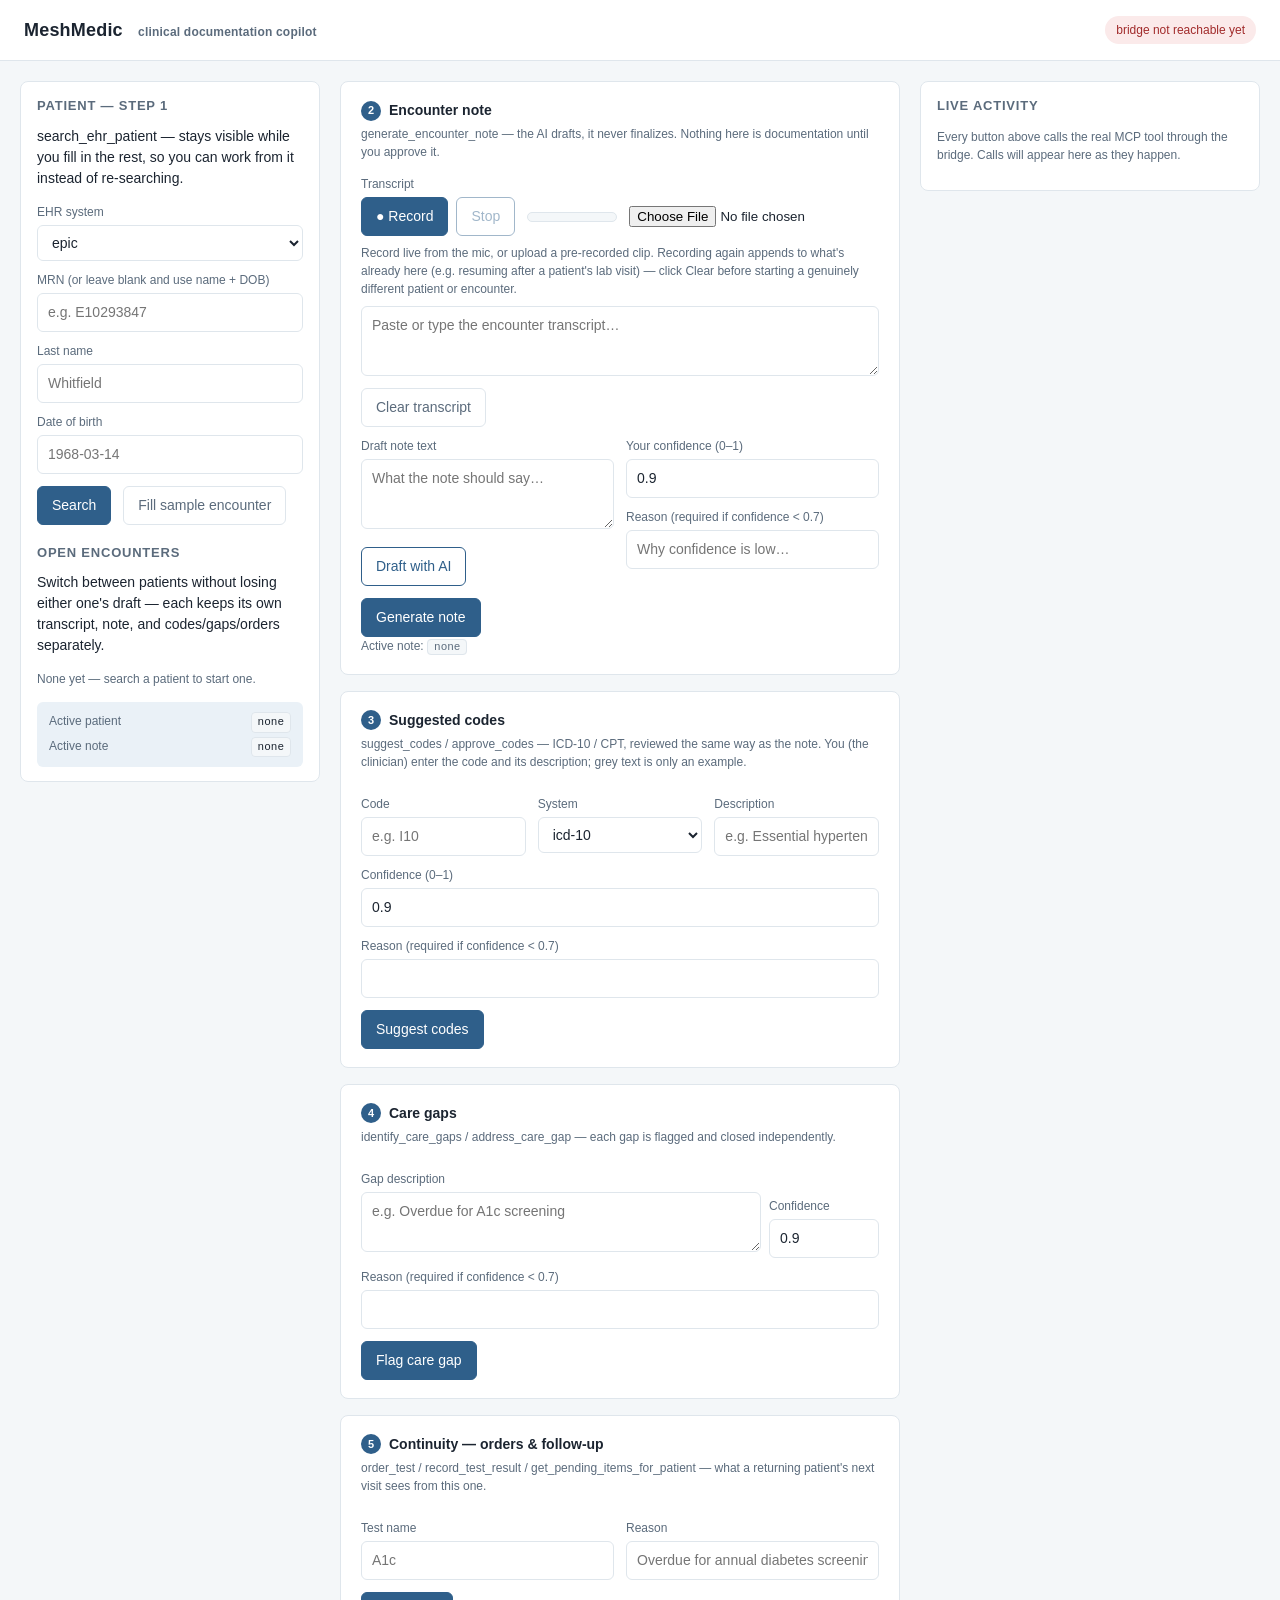
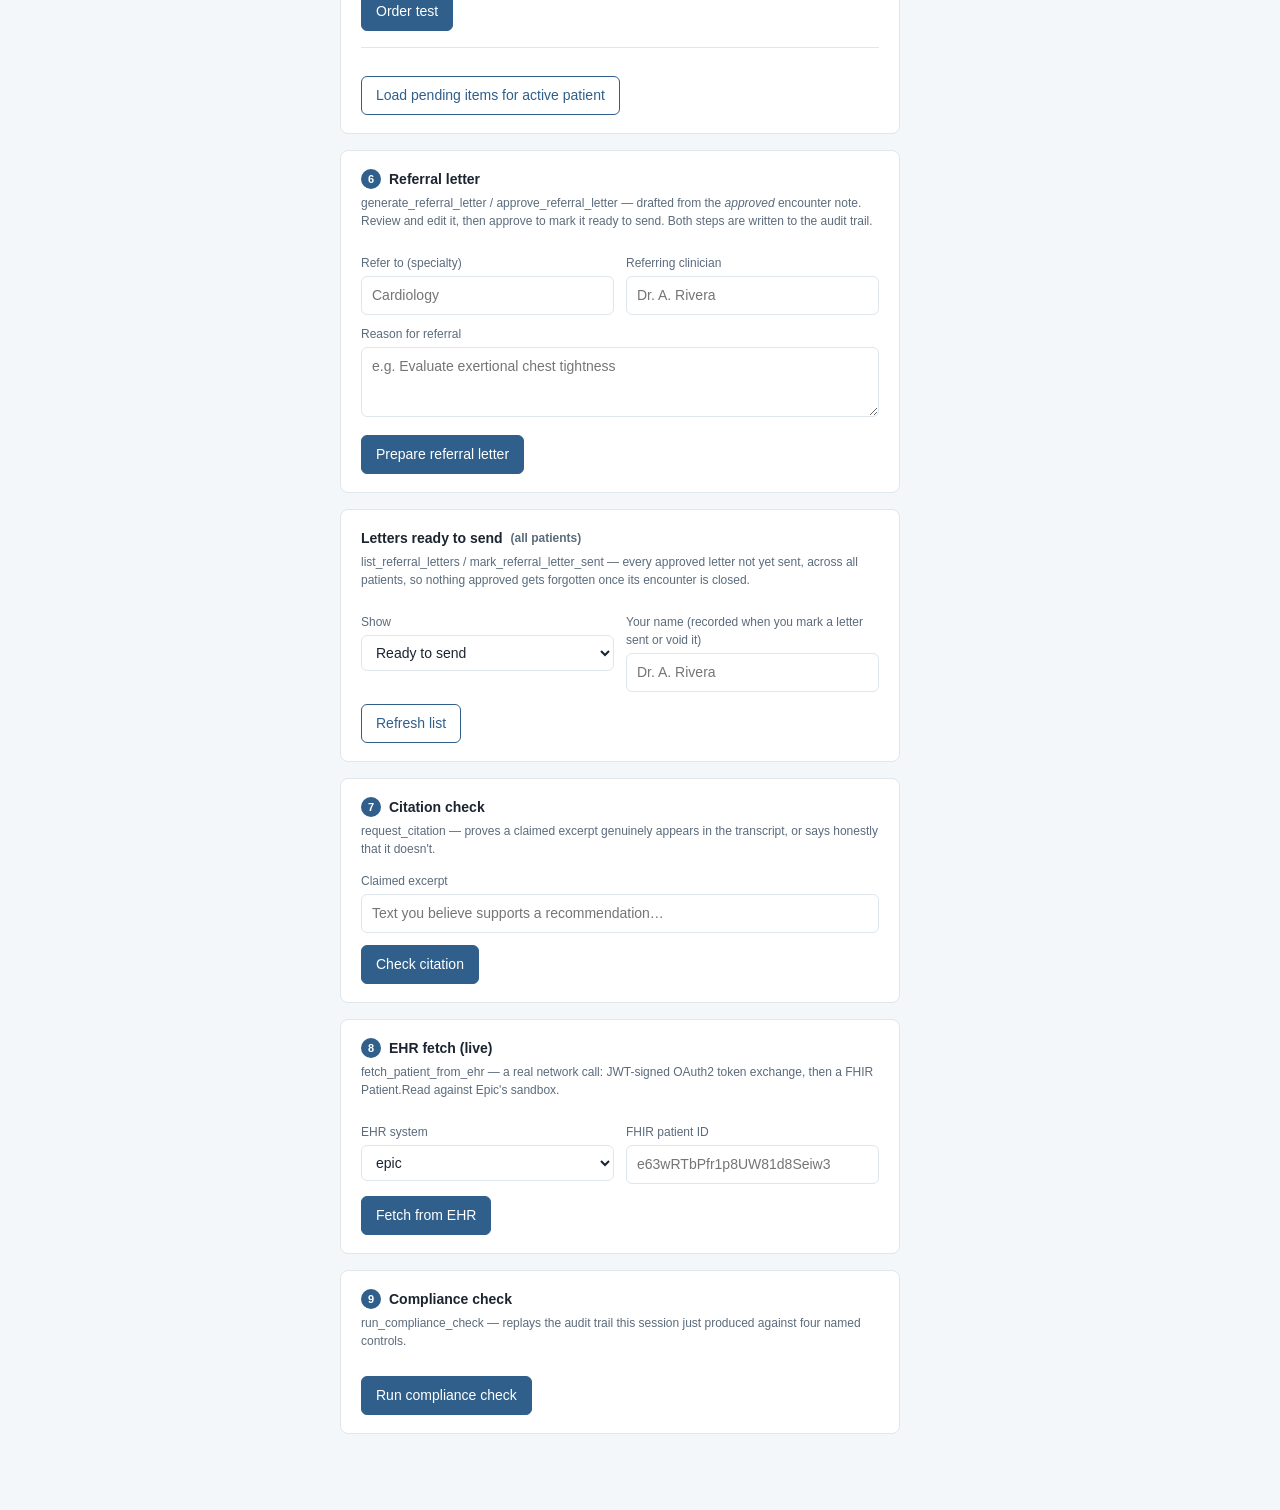
==== commit a50eadeb: "Suggested codes card: friendly check for blank code/description The grey placeholders (I10 / Essenti" ====
--- a/meshmedic-mcp/ui/static/index.html
+++ b/meshmedic-mcp/ui/static/index.html
@@ -266,11 +266,11 @@
 
     <div class="card">
       <h2><span class="step">3</span> Suggested codes</h2>
-      <p class="hint">suggest_codes / approve_codes — ICD-10 / CPT, reviewed the same way as the note.</p>
+      <p class="hint">suggest_codes / approve_codes — ICD-10 / CPT, reviewed the same way as the note. You (the clinician) enter the code and its description; grey text is only an example.</p>
       <div class="row">
-        <div><label>Code</label><input type="text" id="codeValue" placeholder="I10" /></div>
+        <div><label>Code</label><input type="text" id="codeValue" placeholder="e.g. I10" /></div>
         <div><label>System</label><select id="codeSystem"><option value="icd-10">icd-10</option><option value="cpt">cpt</option></select></div>
-        <div><label>Description</label><input type="text" id="codeDesc" placeholder="Essential hypertension" /></div>
+        <div><label>Description</label><input type="text" id="codeDesc" placeholder="e.g. Essential hypertension" /></div>
       </div>
       <label>Confidence (0–1)</label>
       <input type="number" id="codeConfidence" min="0" max="1" step="0.05" value="0.9" />
@@ -472,6 +472,9 @@
     "Clinician: I'm going to start you on lisinopril 10mg daily and have you recheck your blood pressure in two weeks. You're also overdue for your annual A1c -- let's get that drawn today.";
   document.getElementById('noteText').value =
     "Patient presents with two-week history of afternoon headaches and elevated home blood pressure readings (avg 150/95). Denies chest pain, vision changes, dyspnea. Assessment: likely uncontrolled hypertension. Plan: start lisinopril 10mg daily, recheck BP in 2 weeks, draw A1c today (overdue for annual screening).";
+  document.getElementById('codeValue').value = 'I10';
+  document.getElementById('codeSystem').value = 'icd-10';
+  document.getElementById('codeDesc').value = 'Essential (primary) hypertension';
   document.getElementById('referralSpecialty').value = 'Cardiology';
   document.getElementById('referringClinician').value = 'Dr. A. Rivera';
   document.getElementById('referralReason').value =
@@ -957,10 +960,22 @@
 }
 
 async function suggestCodes() {
+  const code = document.getElementById('codeValue').value.trim();
+  const description = document.getElementById('codeDesc').value.trim();
+  // Checked here so a blank field gets a plain message instead of the
+  // server's raw pydantic "string_too_short" validation dump.
+  if (!state.noteId) {
+    showResult('codesResult', false, 'Generate and approve an encounter note (steps 1-2) before suggesting codes.');
+    return;
+  }
+  if (!code || !description) {
+    showResult('codesResult', false, 'Enter both a Code and a Description (the grey text is only an example).');
+    return;
+  }
   const confidence = parseFloat(document.getElementById('codeConfidence').value);
   const args = {
     note_id: state.noteId,
-    codes: [{ code: document.getElementById('codeValue').value, code_system: document.getElementById('codeSystem').value, description: document.getElementById('codeDesc').value }],
+    codes: [{ code, code_system: document.getElementById('codeSystem').value, description }],
     confidence,
   };
   const reason = document.getElementById('codeConfidenceReason').value.trim();
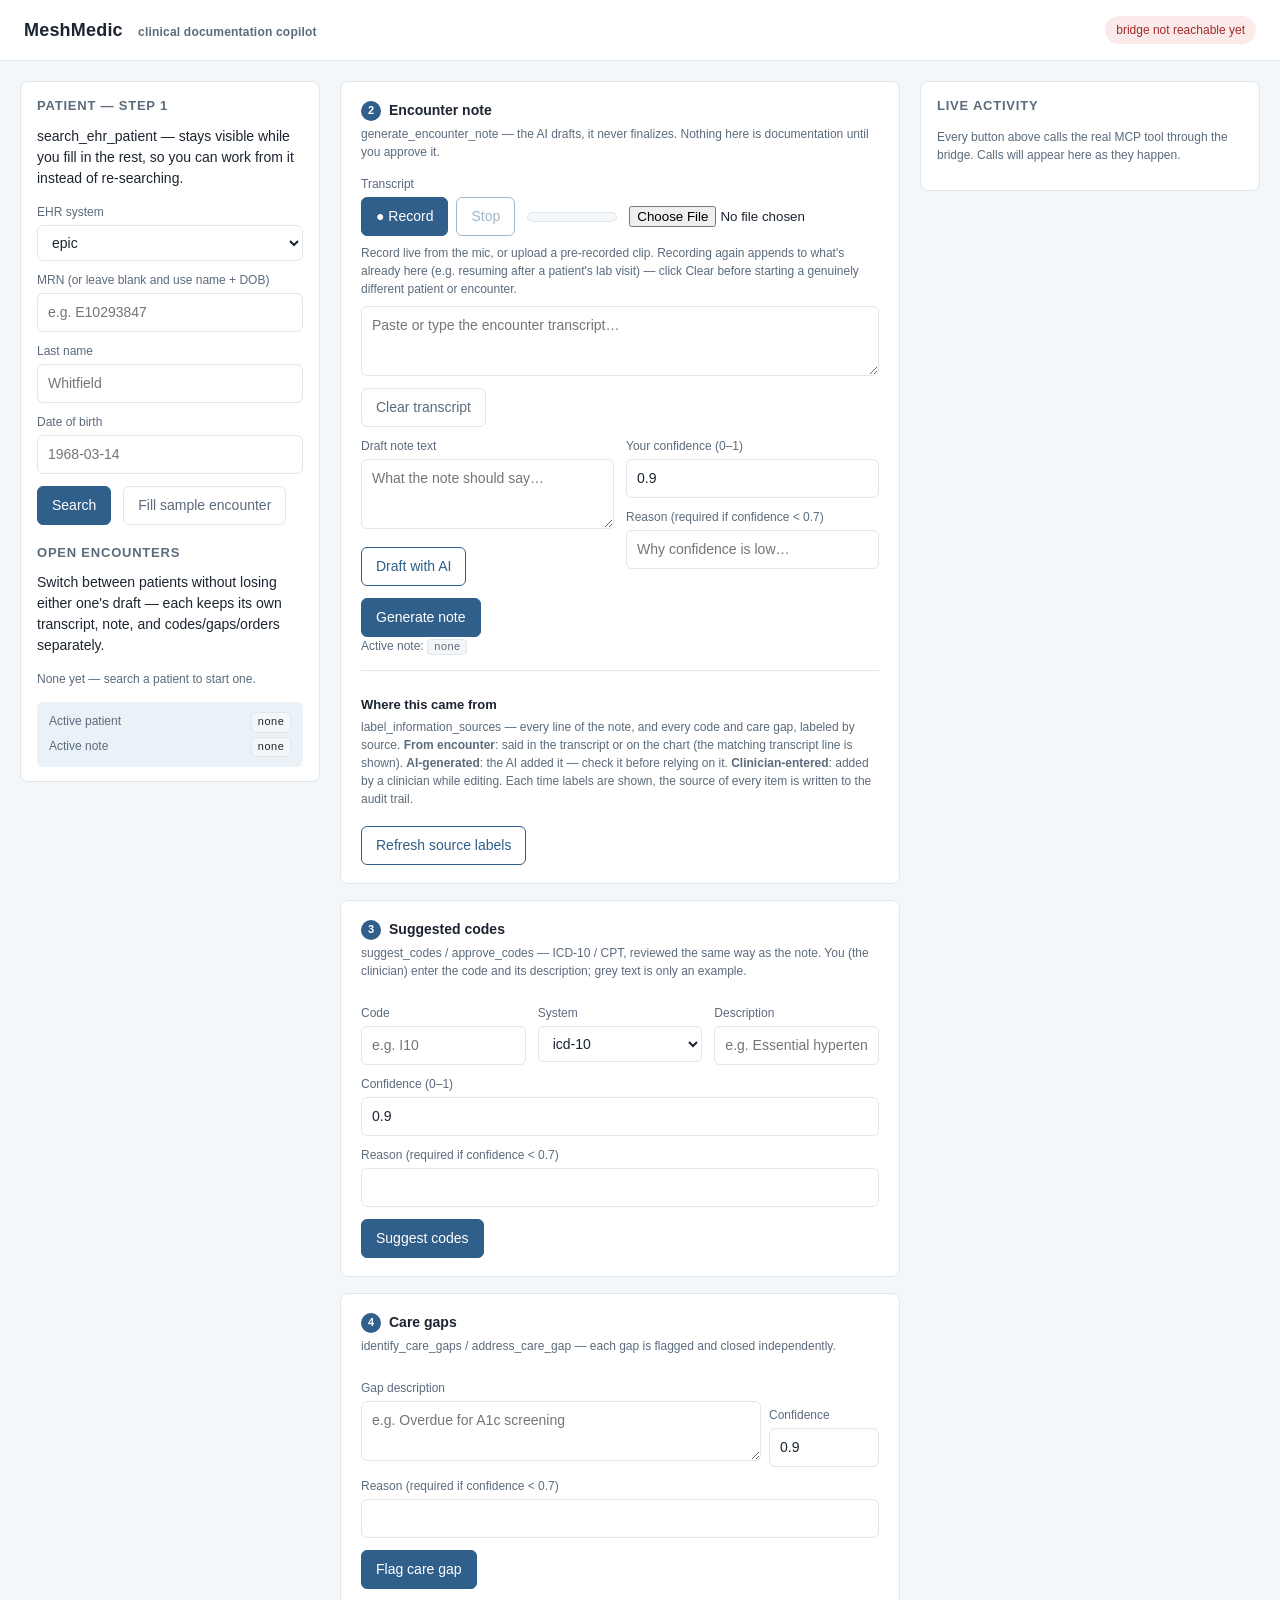
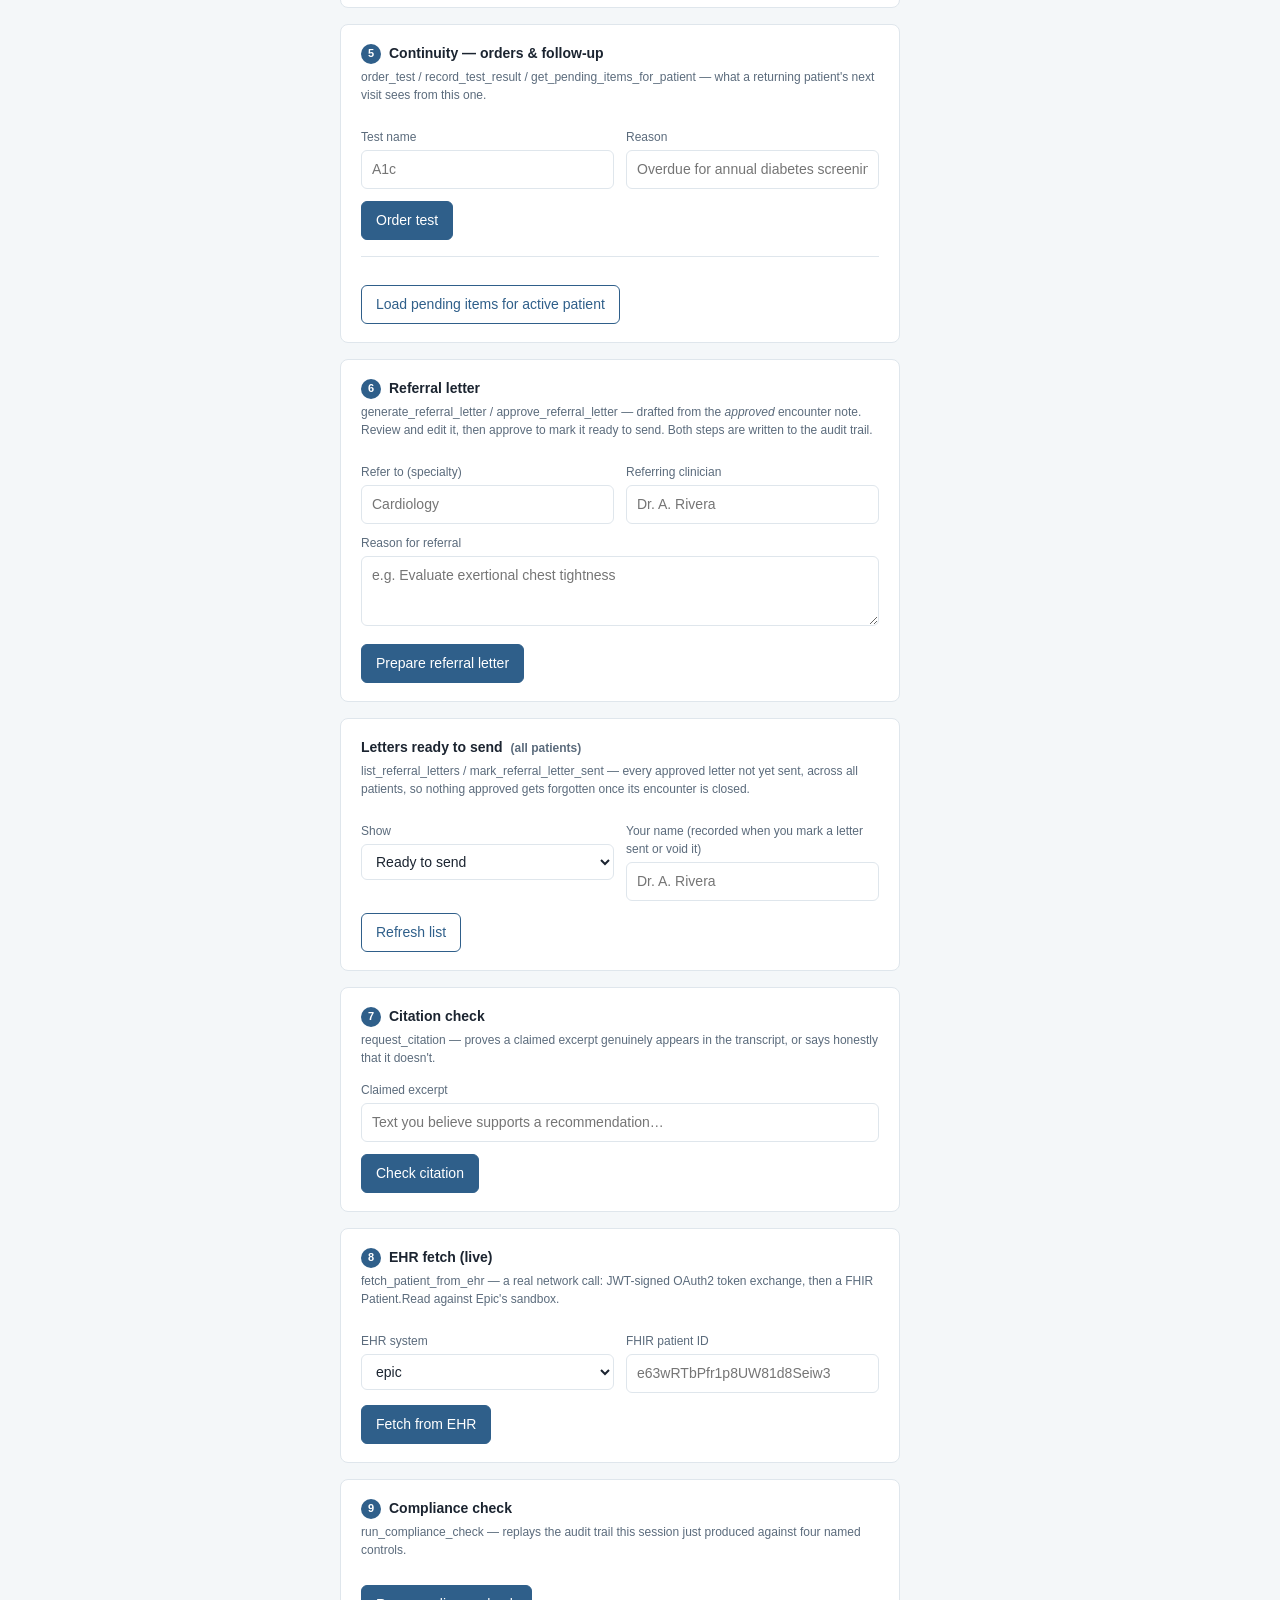
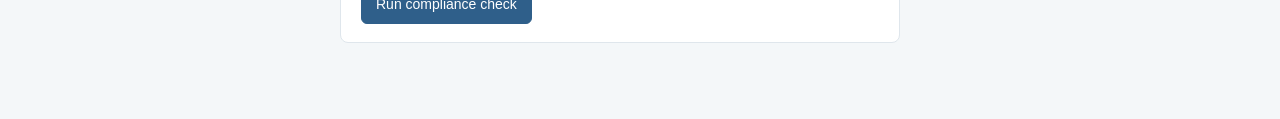
==== commit 91d4aa90: "STORY-012: label encounter-supported vs AI-generated information label_information_sources(note_id) " ====
--- a/meshmedic-mcp/ui/static/index.html
+++ b/meshmedic-mcp/ui/static/index.html
@@ -123,6 +123,15 @@
   .badge.low-conf { background: var(--warn-bg); color: var(--warn); }
   .badge.ok { background: var(--good-bg); color: var(--good); }
   .badge.fail { background: var(--bad-bg); color: var(--bad); }
+  .src-row { border-left: 4px solid var(--line); border-radius: 4px; padding: 8px 10px; margin: 6px 0; font-size: 13px; }
+  .src-row .src-tag { display: inline-block; font-size: 11px; font-weight: 600; padding: 1px 8px; border-radius: 999px; margin-right: 8px; background: var(--paper); }
+  .src-row .src-evidence { color: var(--ink-soft); font-size: 12px; margin-top: 4px; }
+  .src-encounter_supported { border-color: var(--good); background: var(--good-bg); }
+  .src-encounter_supported .src-tag { color: var(--good); }
+  .src-ai_generated { border-color: var(--warn); background: var(--warn-bg); }
+  .src-ai_generated .src-tag { color: var(--warn); }
+  .src-clinician_entered { border-color: var(--accent); background: var(--accent-soft); }
+  .src-clinician_entered .src-tag { color: var(--accent); }
   .id-pill { font-family: ui-monospace, SFMono-Regular, Menlo, monospace; font-size: 11px; background: var(--floor); border: 1px solid var(--line); padding: 1px 6px; border-radius: 4px; }
 
   .gap-row { border: 1px solid var(--line); border-radius: 6px; padding: 10px 12px; margin-top: 10px; }
@@ -262,6 +271,14 @@
         <div id="decisionResult" class="result" style="display:none"></div>
       </div>
       <div class="small">Active note: <span class="id-pill" id="activeNote">none</span></div>
+
+      <div id="sourcesPanel" style="margin-top:14px; border-top:1px solid var(--line); padding-top:14px;">
+        <label style="font-size:13px; color:var(--ink); font-weight:600;">Where this came from</label>
+        <p class="hint" style="margin-bottom:6px;">label_information_sources — every line of the note, and every code and care gap, labeled by source. <strong>From encounter</strong>: said in the transcript or on the chart (the matching transcript line is shown). <strong>AI-generated</strong>: the AI added it — check it before relying on it. <strong>Clinician-entered</strong>: added by a clinician while editing. Each time labels are shown, the source of every item is written to the audit trail.</p>
+        <button class="secondary" type="button" onclick="loadSourceLabels()">Refresh source labels</button>
+        <div id="sourcesResult" class="result" style="display:none"></div>
+        <div id="sourcesList"></div>
+      </div>
     </div>
 
     <div class="card">
@@ -648,6 +665,8 @@
   (session.gaps || []).forEach(g => addGapRow(g, false));
   document.getElementById('ordersList').innerHTML = '';
   (session.orders || []).forEach(o => addOrderRow(o, false));
+  clearSourceLabels();
+  if (state.noteId) loadSourceLabels();
 }
 
 function switchToSession(key) {
@@ -674,6 +693,7 @@
     document.getElementById('activeNote').textContent = 'none';
     document.getElementById('activeNoteMini').textContent = 'none';
     document.getElementById('gapsList').innerHTML = '';
+    clearSourceLabels();
     document.getElementById('ordersList').innerHTML = '';
   }
   renderSessionTabs();
@@ -933,6 +953,7 @@
     if (data.warning) badge += ` <span class="badge low-conf">${escapeHtml(data.warning)}</span>`;
     showResult('noteResult', true, { note_id: data.note_id, status: data.status, warning: data.warning || null });
     document.getElementById('noteDecision').style.display = 'block';
+    loadSourceLabels();
   } catch (e) {
     showResult('noteResult', false, e.message);
   }
@@ -945,6 +966,7 @@
   try {
     const data = await callTool('approve_encounter_note', args);
     showResult('decisionResult', true, data);
+    loadSourceLabels();
   } catch (e) {
     showResult('decisionResult', false, e.message);
   }
@@ -954,8 +976,58 @@
   try {
     const data = await callTool('reject_encounter_note', { note_id: state.noteId, feedback: 'Rejected from clinician UI demo.' });
     showResult('decisionResult', true, data);
+    loadSourceLabels();
   } catch (e) {
     showResult('decisionResult', false, e.message);
+  }
+}
+
+const SOURCE_TAGS = {
+  encounter_supported: 'From encounter',
+  ai_generated: 'AI-generated',
+  clinician_entered: 'Clinician-entered',
+};
+
+function clearSourceLabels() {
+  document.getElementById('sourcesList').innerHTML = '';
+  document.getElementById('sourcesResult').style.display = 'none';
+}
+
+function sourceRowHtml(source, text, extra) {
+  return `<div class="src-row src-${source}"><span class="src-tag">${SOURCE_TAGS[source] || 'Unknown source'}</span>${escapeHtml(text)}${extra || ''}</div>`;
+}
+
+// Fetch and show the source labels for the active note. Every call is an
+// audited presentation (the server logs each item's source). On failure the
+// old labels are removed rather than left on screen: stale labels for a
+// different version of the note would be worse than none.
+async function loadSourceLabels() {
+  const list = document.getElementById('sourcesList');
+  if (!state.noteId) {
+    clearSourceLabels();
+    showResult('sourcesResult', false, 'No active note yet. Generate a note above to see where each line came from.');
+    return;
+  }
+  const noteId = state.noteId;
+  try {
+    const data = await callTool('label_information_sources', { note_id: noteId });
+    if (noteId !== state.noteId) return;  // patient switched while waiting
+    const c = data.counts;
+    showResult('sourcesResult', true,
+      `Note (${data.note_status}): ${c.encounter_supported} from encounter · ${c.ai_generated} AI-generated · ${c.clinician_entered} clinician-entered`);
+    const rows = data.sentences.map(s => sourceRowHtml(s.source, s.text,
+      s.evidence ? `<div class="src-evidence">Transcript: “${escapeHtml(s.evidence)}”</div>` : ''));
+    if (data.items.length) {
+      rows.push('<label style="margin-top:12px;">Codes and care gaps</label>');
+      data.items.forEach(i => rows.push(sourceRowHtml(i.source, i.text,
+        `<div class="src-evidence">${i.item_type === 'care_gap' ? 'Care gap' : 'Code suggestion'} · ${escapeHtml(i.review_status)}</div>`)));
+    }
+    list.innerHTML = rows.join('');
+  } catch (e) {
+    if (noteId !== state.noteId) return;
+    list.innerHTML = '';
+    showResult('sourcesResult', false,
+      `Source labels could not be loaded (${e.message}). Treat every line of this note as AI-generated until you have checked it against the transcript.`);
   }
 }
 
@@ -985,6 +1057,7 @@
     state.suggestionId = data.suggestion_id;
     showResult('codesResult', true, data);
     document.getElementById('codesDecision').style.display = 'block';
+    loadSourceLabels();
   } catch (e) {
     showResult('codesResult', false, e.message);
   }
@@ -994,6 +1067,7 @@
   try {
     const data = await callTool('approve_codes', { suggestion_id: state.suggestionId });
     showResult('codesDecisionResult', true, data);
+    loadSourceLabels();
   } catch (e) {
     showResult('codesDecisionResult', false, e.message);
   }
@@ -1009,6 +1083,7 @@
     showResult('gapsResult', true, data);
     const gaps = data.gaps || (Array.isArray(data) ? data : []);
     gaps.forEach(g => addGapRow(g));
+    loadSourceLabels();
   } catch (e) {
     showResult('gapsResult', false, e.message);
   }
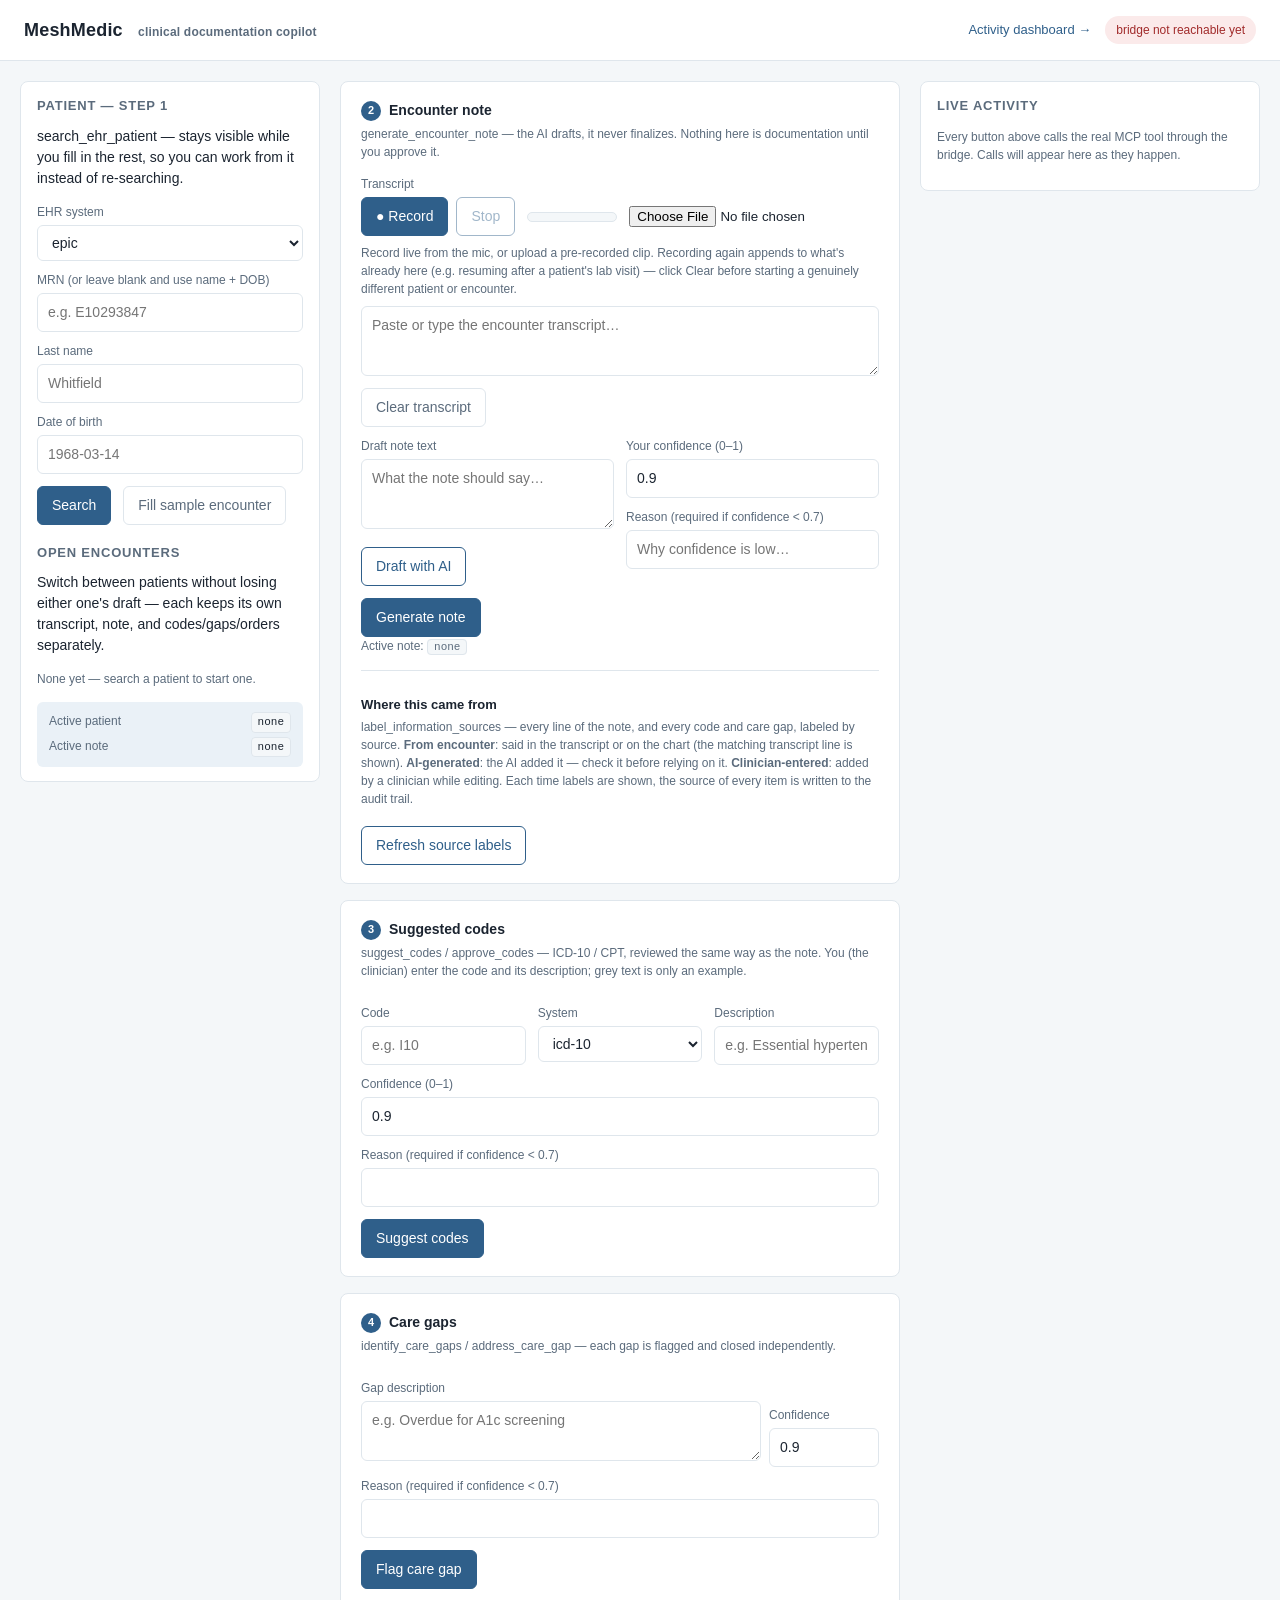
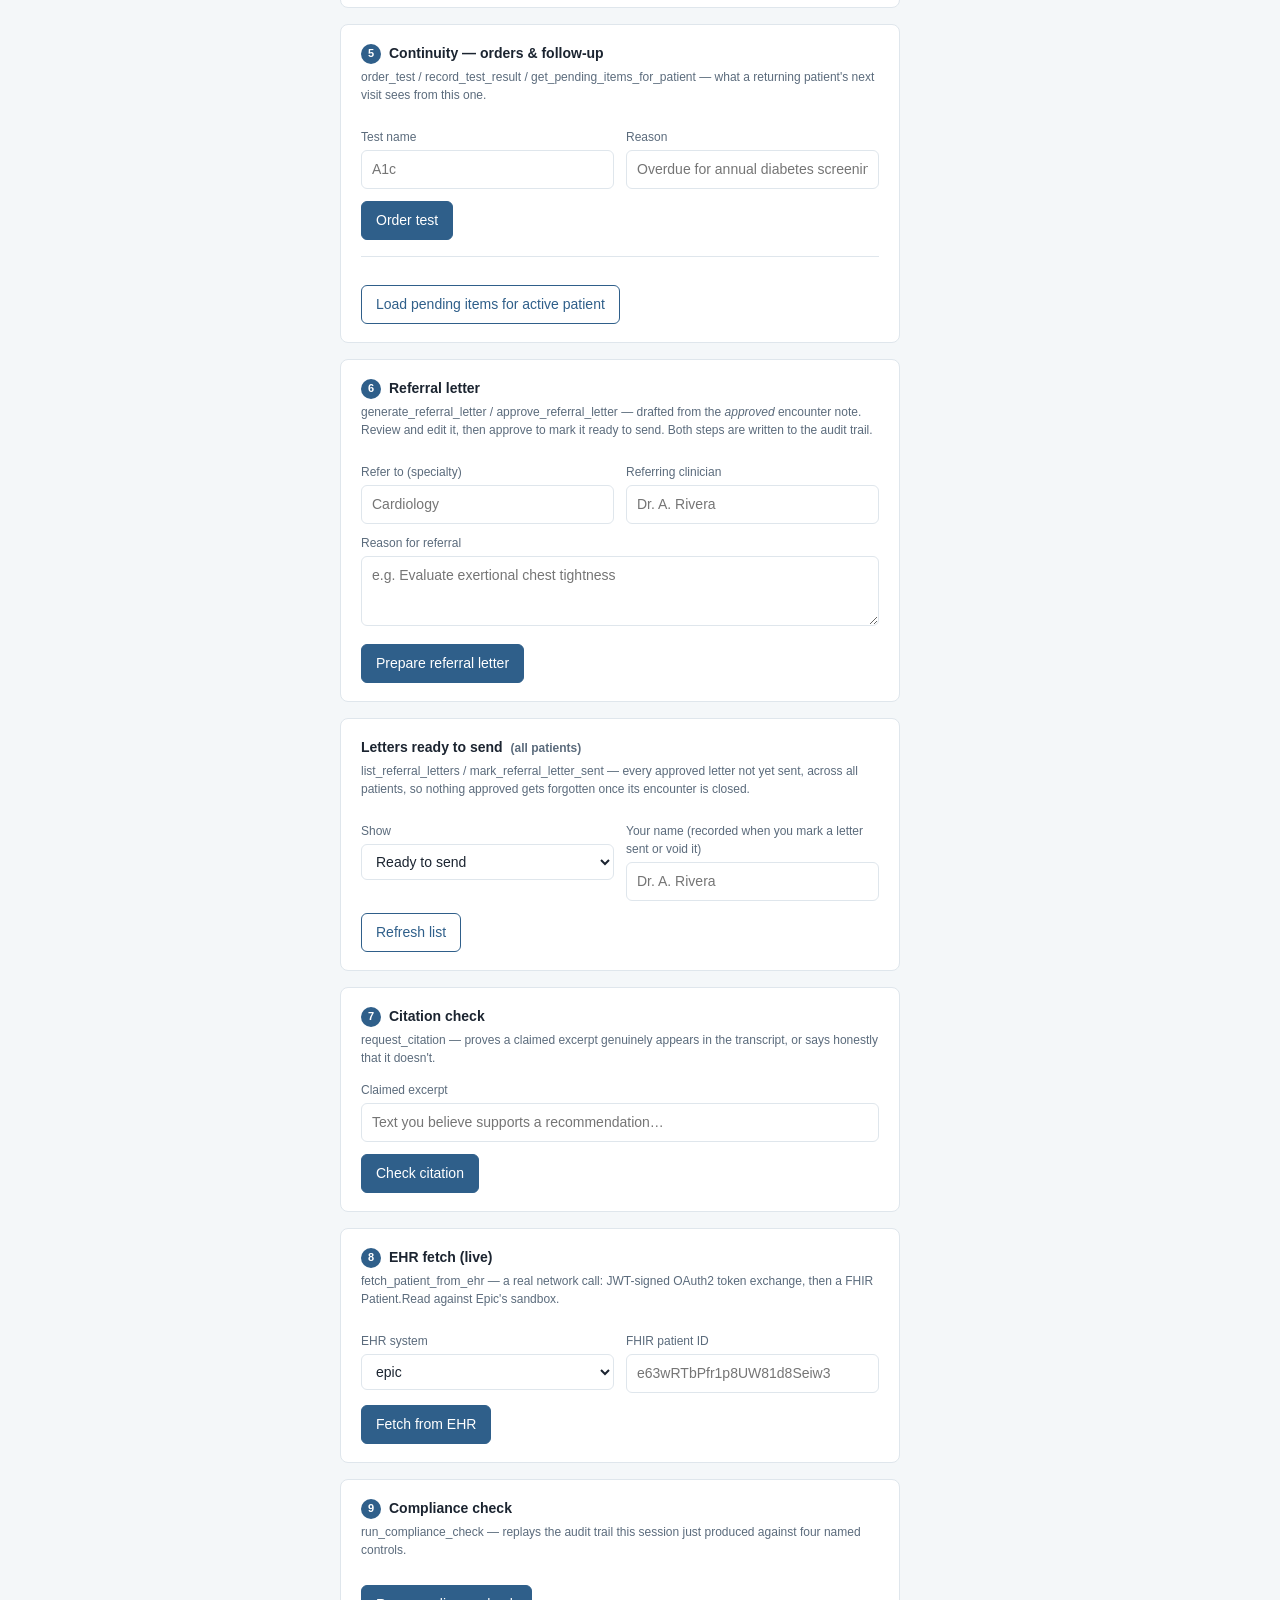
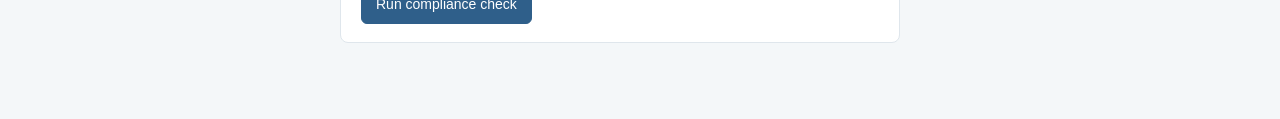
==== commit 7e2ae7b2: "Clinician activity dashboard: days, weeks and months get_activity_summary replays the audit trail in" ====
--- a/meshmedic-mcp/ui/static/index.html
+++ b/meshmedic-mcp/ui/static/index.html
@@ -198,7 +198,10 @@
   <div>
     <h1>MeshMedic <span class="tag">clinical documentation copilot</span></h1>
   </div>
-  <div id="conn">connecting…</div>
+  <div style="display:flex; align-items:center; gap:14px;">
+    <a href="/dashboard.html" style="color:var(--accent); text-decoration:none; font-size:13px;">Activity dashboard →</a>
+    <div id="conn">connecting…</div>
+  </div>
 </header>
 
 <div class="layout">
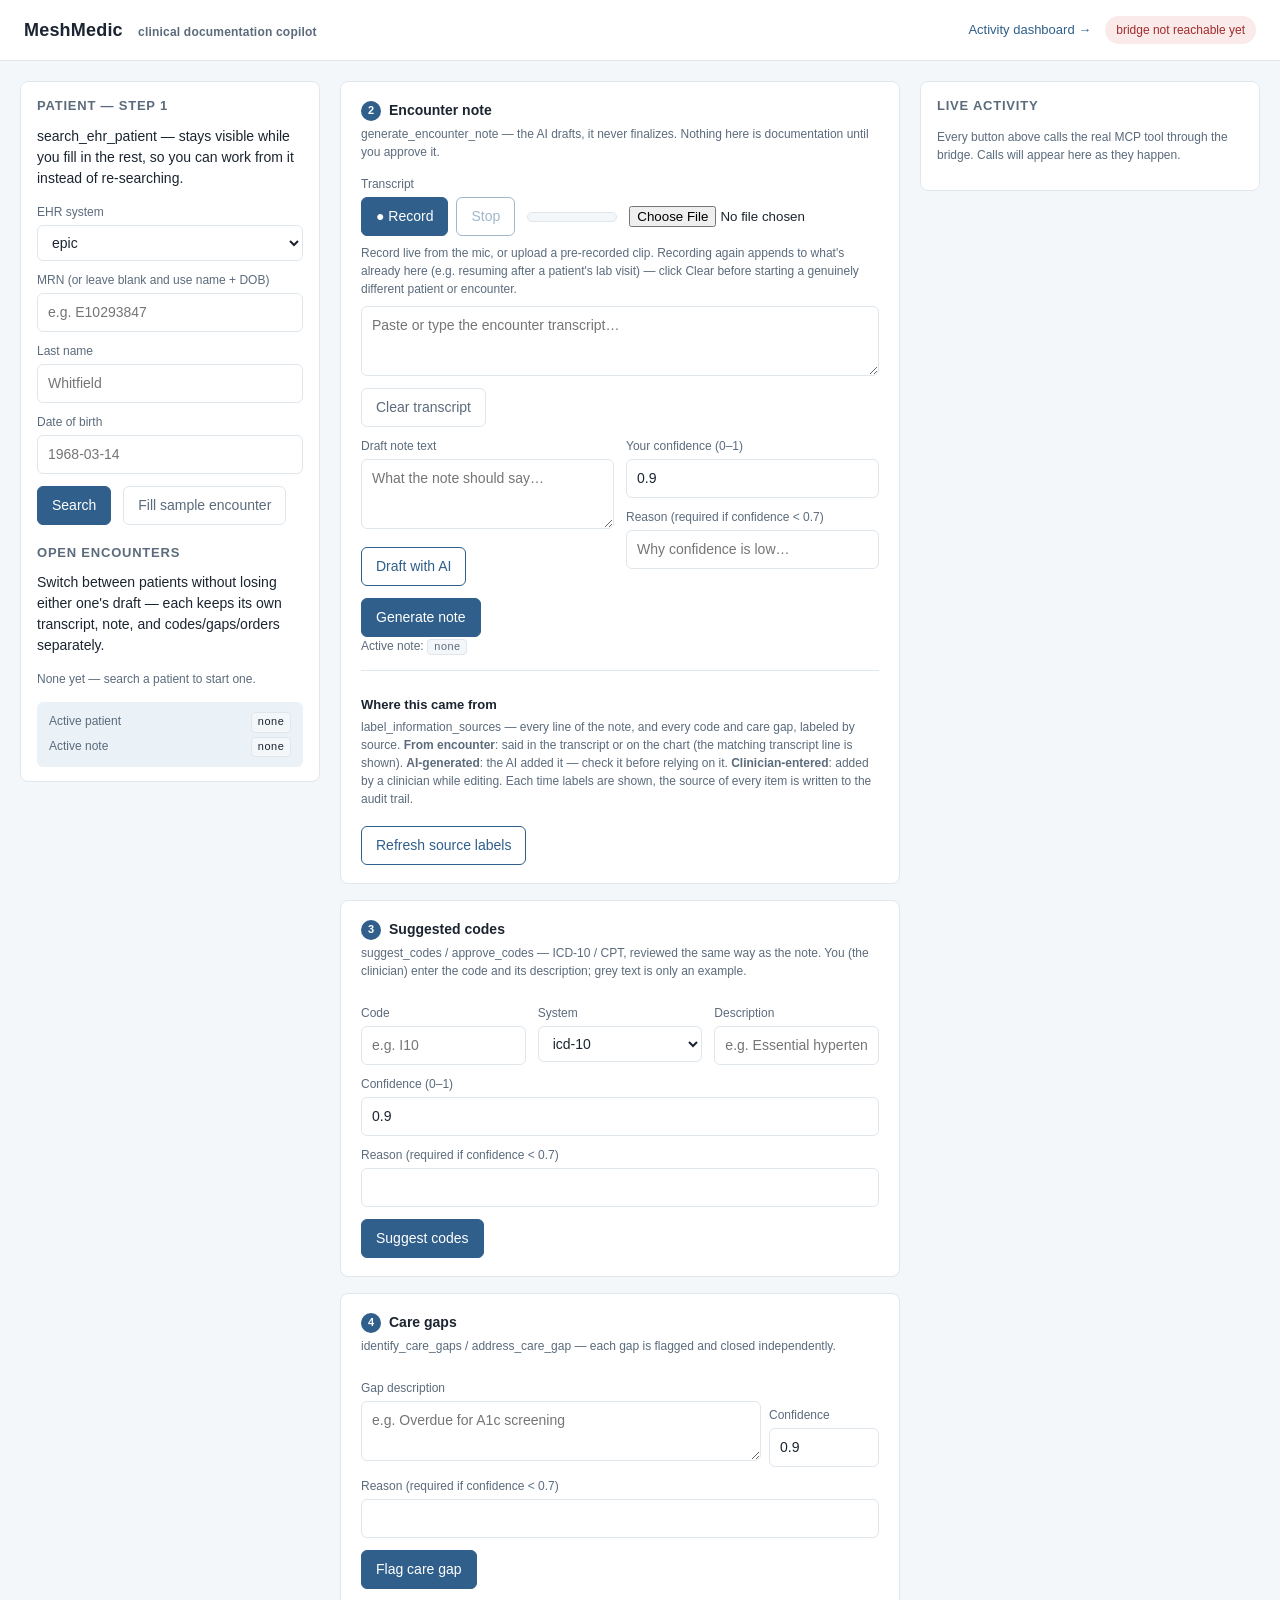
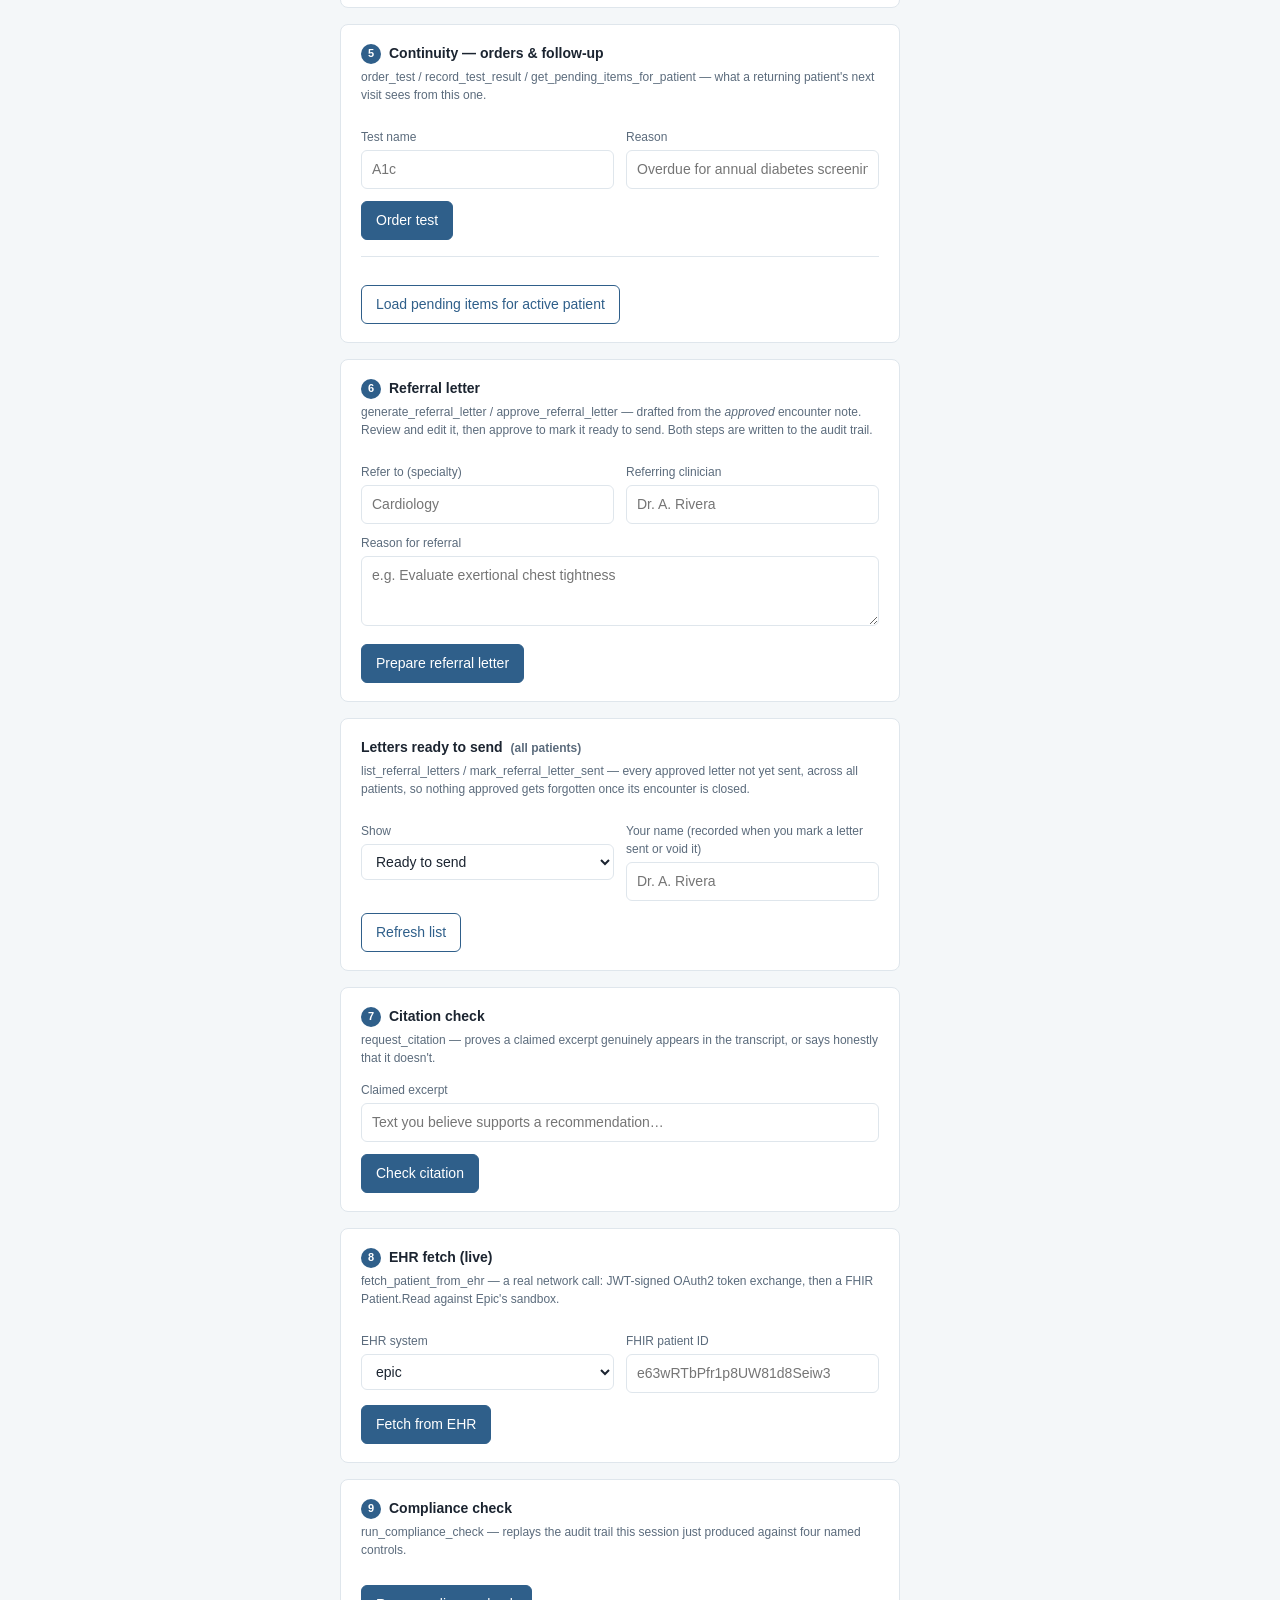
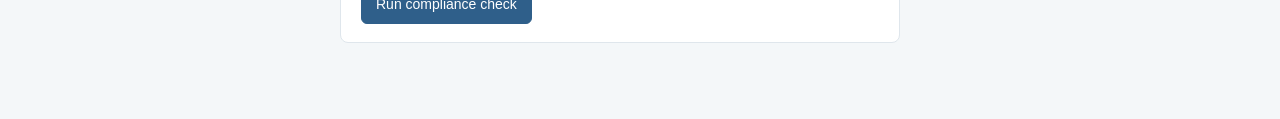
==== commit 0bc7e011: "Activity dashboard: drill down into each open item Each "waiting on you now" tile opens a list of th" ====
--- a/meshmedic-mcp/ui/static/index.html
+++ b/meshmedic-mcp/ui/static/index.html
@@ -123,6 +123,7 @@
   .badge.low-conf { background: var(--warn-bg); color: var(--warn); }
   .badge.ok { background: var(--good-bg); color: var(--good); }
   .badge.fail { background: var(--bad-bg); color: var(--bad); }
+  .card.flash { box-shadow: 0 0 0 3px var(--accent); transition: box-shadow 0.3s; }
   .src-row { border-left: 4px solid var(--line); border-radius: 4px; padding: 8px 10px; margin: 6px 0; font-size: 13px; }
   .src-row .src-tag { display: inline-block; font-size: 11px; font-weight: 600; padding: 1px 8px; border-radius: 999px; margin-right: 8px; background: var(--paper); }
   .src-row .src-evidence { color: var(--ink-soft); font-size: 12px; margin-top: 4px; }
@@ -1517,9 +1518,87 @@
   }
 }
 
+// Deep link from the activity dashboard's drill-down:
+//   /?patient=<id>&ehr=<system>&mrn=<mrn>&kind=note|gap|order|letter&item=<id>&note=<note_id>
+// Opens that patient's encounter, loads the item where it is acted on, and
+// scrolls to it. The query string is removed straight away so a page
+// refresh doesn't replay it.
+const OPEN_MESSAGES = {
+  note: 'Opened from the dashboard: review the draft note below, then approve or reject it.',
+  gap: 'Opened from the dashboard: record what was done about the care gap below.',
+  order: 'Opened from the dashboard: record the test result below when it is back.',
+  letter: 'Opened from the dashboard: review, approve or send the referral letter below.',
+};
+
+function focusItem(elId) {
+  const card = document.getElementById(elId).closest('.card');
+  card.scrollIntoView({ behavior: 'smooth', block: 'start' });
+  card.classList.add('flash');
+  setTimeout(() => card.classList.remove('flash'), 2500);
+}
+
+async function openFromLink() {
+  const q = new URLSearchParams(location.search);
+  const patientId = q.get('patient');
+  if (!patientId) return;
+  history.replaceState(null, '', location.pathname);
+  const ehr = q.get('ehr');
+  const kind = q.get('kind');
+  const itemId = q.get('item');
+  const noteId = q.get('note');
+  try {
+    if (!q.get('mrn')) throw new Error('the link has no MRN to look the patient up by');
+    const found = await callTool('search_ehr_patient', { ehr_system: ehr, mrn: q.get('mrn'), max_results: 5 });
+    const match = (found.matches || []).find(m => m.patient_id === patientId);
+    if (!match) throw new Error(`patient ${patientId} was not found in ${ehr}`);
+    selectPatient(match, ehr);
+    const session = sessions.get(patientId);
+    if (noteId) {
+      state.noteId = noteId;
+      session.noteId = noteId;
+      document.getElementById('activeNote').textContent = noteId;
+      document.getElementById('activeNoteMini').textContent = noteId;
+    }
+    let target = 'noteDecision';
+    if (kind === 'note') {
+      document.getElementById('noteDecision').style.display = 'block';
+    } else if (kind === 'gap' || kind === 'order') {
+      const pending = await callTool('get_pending_items_for_patient', { patient_id: patientId });
+      if (kind === 'gap') {
+        const gap = pending.open_care_gaps.find(g => g.gap_id === itemId);
+        if (!gap) throw new Error('that care gap is no longer open');
+        if (!(session.gaps || []).some(g => g.gap_id === itemId)) addGapRow(gap);
+        target = 'gapsList';
+      } else {
+        const order = pending.pending_orders.find(o => o.order_id === itemId);
+        if (!order) throw new Error('that test order is no longer pending');
+        if (!(session.orders || []).some(o => o.order_id === itemId)) addOrderRow(order);
+        target = 'ordersList';
+      }
+    } else if (kind === 'letter') {
+      const letters = await callTool('list_referral_letters', { patient_id: patientId });
+      const letter = letters.letters.find(l => l.letter_id === itemId);
+      if (!letter) throw new Error('that referral letter was not found');
+      state.letterId = letter.letter_id;
+      state.letterStatus = letter.status;
+      session.letterId = letter.letter_id;
+      session.letterStatus = letter.status;
+      document.getElementById('letterText').value = letter.letter_text;
+      renderLetterState();
+      target = 'letterText';
+    }
+    if (state.noteId) loadSourceLabels();
+    showResult('patientResult', true, OPEN_MESSAGES[kind] || 'Opened from the dashboard.');
+    focusItem(target);
+  } catch (e) {
+    showResult('patientResult', false, `Could not open the item from the dashboard: ${e.message}.`);
+  }
+}
+
 checkConnection();
 renderSessionTabs();
 fillSendMethods(document.getElementById('letterSendMethod'));
+openFromLink();
 </script>
 </body>
 </html>
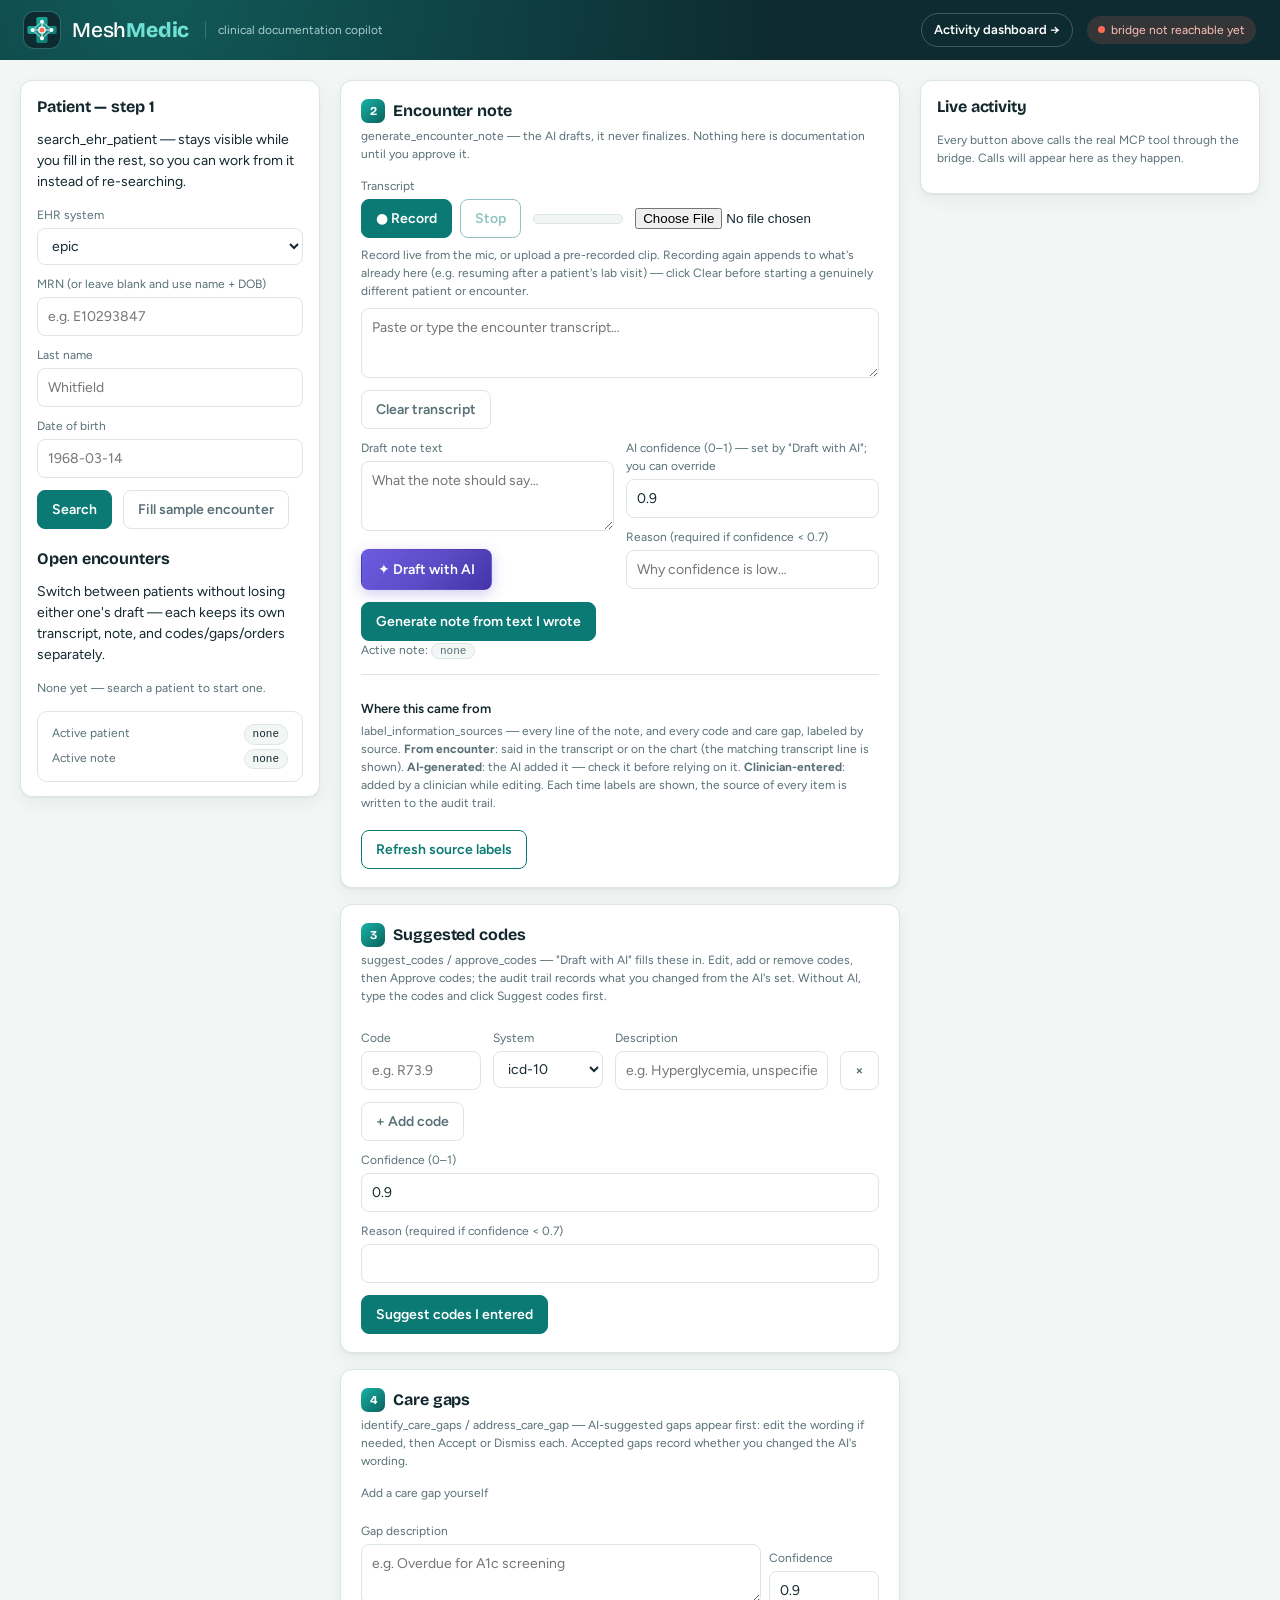
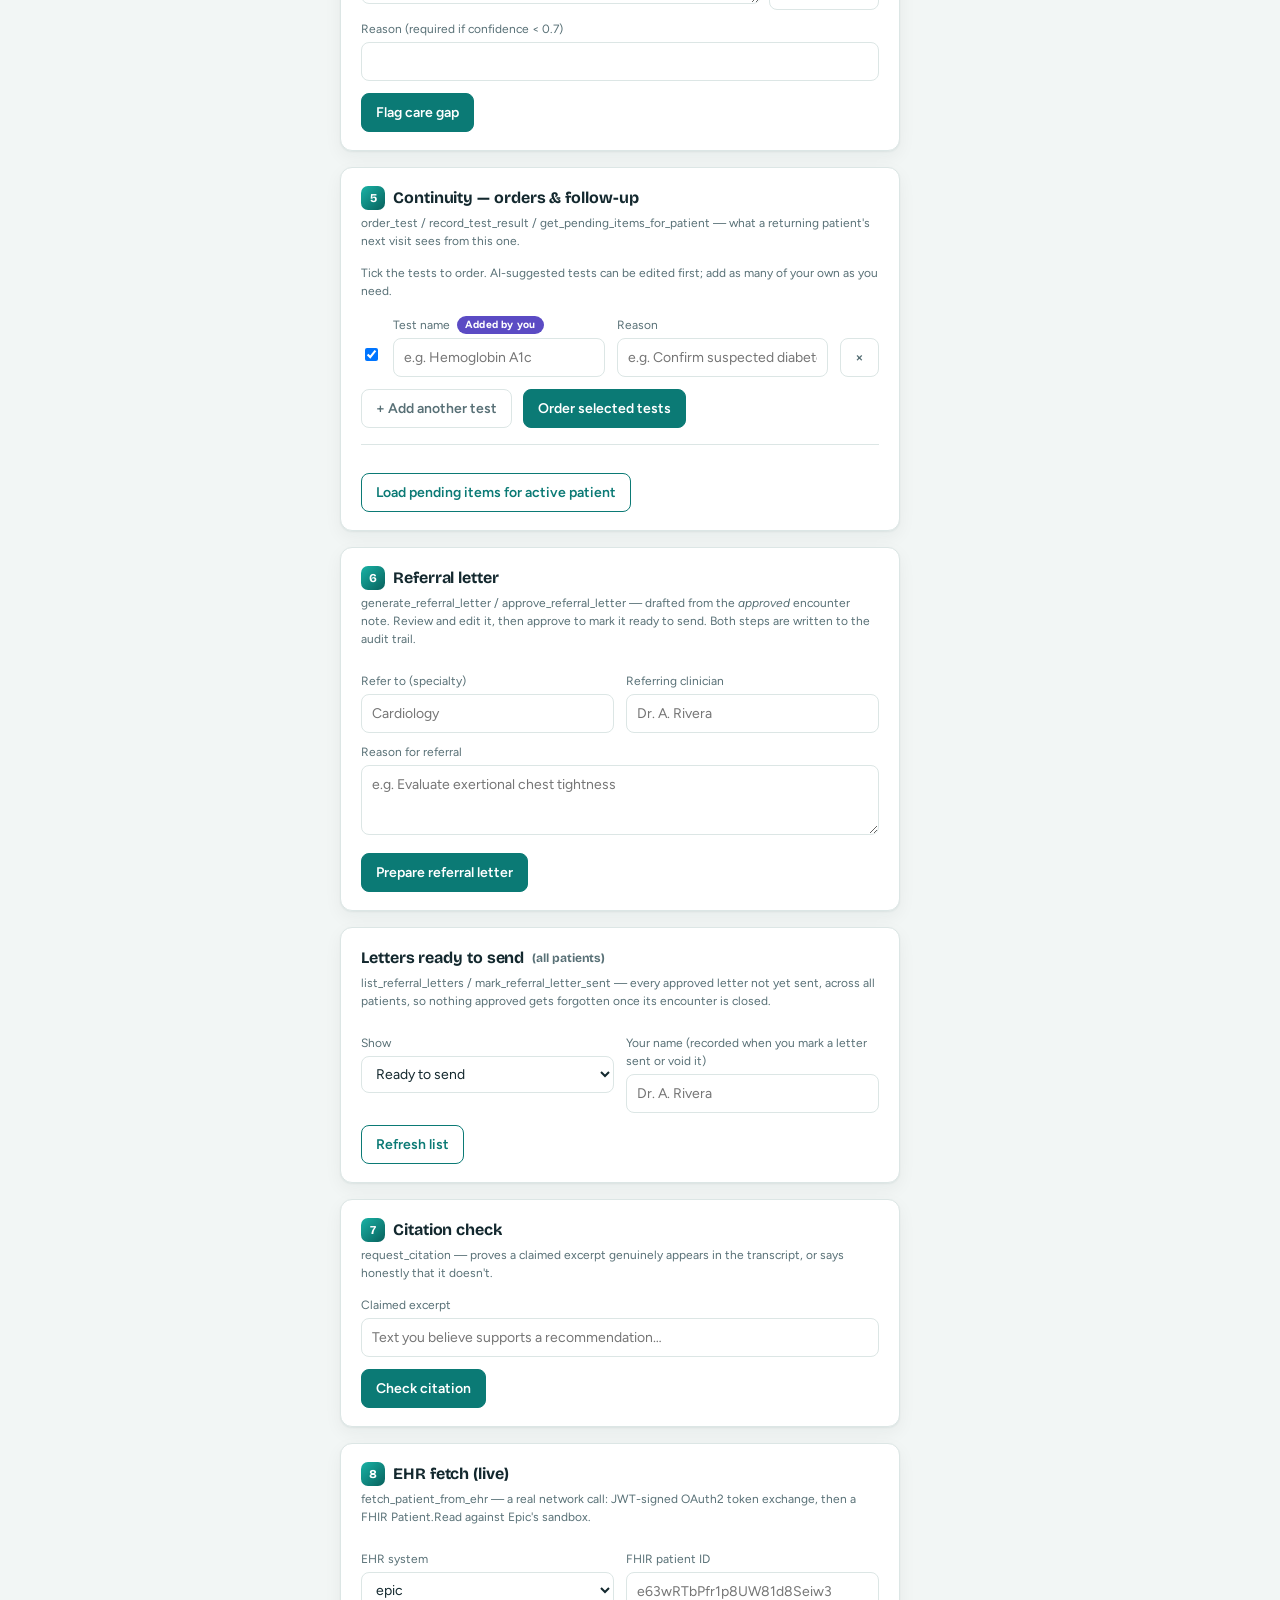
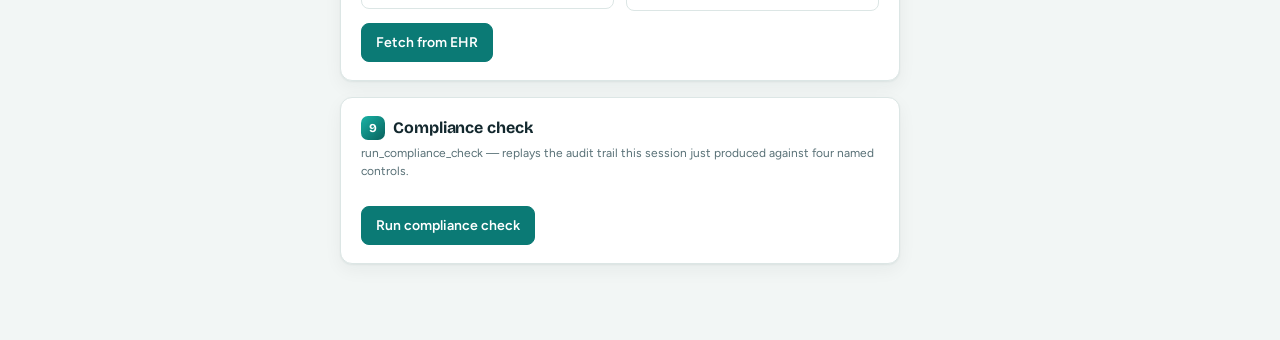
==== commit ce721cae: "AI-first review with edit tracking, multi-test orders, logo and theme Baseline for the async-copilot" ====
--- a/meshmedic-mcp/ui/static/index.html
+++ b/meshmedic-mcp/ui/static/index.html
@@ -4,6 +4,9 @@
 <meta charset="utf-8" />
 <meta name="viewport" content="width=device-width, initial-scale=1" />
 <title>MeshMedic</title>
+<link rel="icon" href="logo.svg" type="image/svg+xml" />
+<link rel="preconnect" href="https://fonts.googleapis.com" />
+<link rel="stylesheet" href="https://fonts.googleapis.com/css2?family=Bricolage+Grotesque:opsz,wght@12..96,500;12..96,700;12..96,800&family=Figtree:wght@400;600;700&display=swap" />
 <style>
   :root {
     --ink: #1b2430;
@@ -193,14 +196,15 @@
   .plus-row textarea { min-height: 44px; }
   .small { font-size: 12px; color: var(--ink-soft); }
 </style>
+<link rel="stylesheet" href="theme.css?v=2" />
 </head>
 <body>
 <header>
   <div>
-    <h1>MeshMedic <span class="tag">clinical documentation copilot</span></h1>
+    <a class="brand" href="/"><img src="logo.svg" alt="" /><h1 class="wordmark" style="margin:0">Mesh<b>Medic</b></h1><span class="tag">clinical documentation copilot</span></a>
   </div>
   <div style="display:flex; align-items:center; gap:14px;">
-    <a href="/dashboard.html" style="color:var(--accent); text-decoration:none; font-size:13px;">Activity dashboard →</a>
+    <a class="nav-link" href="/dashboard.html">Activity dashboard →</a>
     <div id="conn">connecting…</div>
   </div>
 </header>
@@ -254,21 +258,21 @@
         <div>
           <label>Draft note text</label>
           <textarea id="noteText" placeholder="What the note should say…"></textarea>
-          <button class="secondary" type="button" onclick="draftNoteWithAI()">Draft with AI</button>
+          <button class="ai" type="button" onclick="draftNoteWithAI()">✦ Draft with AI</button>
           <span class="small" id="draftStatus"></span>
         </div>
         <div>
-          <label>Your confidence (0–1)</label>
+          <label>AI confidence (0–1) — set by "Draft with AI"; you can override</label>
           <input type="number" id="confidence" min="0" max="1" step="0.05" value="0.9" />
           <label>Reason (required if confidence &lt; 0.7)</label>
           <input type="text" id="confidenceReason" placeholder="Why confidence is low…" />
         </div>
       </div>
-      <button onclick="generateNote()">Generate note</button>
+      <button onclick="generateNote('clinician')">Generate note from text I wrote</button>
       <div id="noteResult" class="result" style="display:none"></div>
 
       <div id="noteDecision" style="display:none; margin-top:14px; border-top:1px solid var(--line); padding-top:14px;">
-        <label>Edited note text (optional, used on approve)</label>
+        <label>Review the note — edit anything that's wrong, then approve. Edits are recorded against the AI's version.</label>
         <textarea id="editedNoteText"></textarea>
         <button onclick="approveNote()">Approve</button>
         <button class="secondary" onclick="rejectNote()">Reject</button>
@@ -287,17 +291,14 @@
 
     <div class="card">
       <h2><span class="step">3</span> Suggested codes</h2>
-      <p class="hint">suggest_codes / approve_codes — ICD-10 / CPT, reviewed the same way as the note. You (the clinician) enter the code and its description; grey text is only an example.</p>
-      <div class="row">
-        <div><label>Code</label><input type="text" id="codeValue" placeholder="e.g. I10" /></div>
-        <div><label>System</label><select id="codeSystem"><option value="icd-10">icd-10</option><option value="cpt">cpt</option></select></div>
-        <div><label>Description</label><input type="text" id="codeDesc" placeholder="e.g. Essential hypertension" /></div>
-      </div>
+      <p class="hint">suggest_codes / approve_codes — "Draft with AI" fills these in. Edit, add or remove codes, then Approve codes; the audit trail records what you changed from the AI's set. Without AI, type the codes and click Suggest codes first.</p>
+      <div id="codeRows"></div>
+      <button type="button" class="ghost" onclick="addCodeRow()">+ Add code</button>
       <label>Confidence (0–1)</label>
       <input type="number" id="codeConfidence" min="0" max="1" step="0.05" value="0.9" />
       <label>Reason (required if confidence &lt; 0.7)</label>
       <input type="text" id="codeConfidenceReason" />
-      <button onclick="suggestCodes()">Suggest codes</button>
+      <button onclick="suggestCodes('clinician')">Suggest codes I entered</button>
       <div id="codesResult" class="result" style="display:none"></div>
       <div id="codesDecision" style="display:none; margin-top:10px;">
         <button onclick="approveCodes()">Approve codes</button>
@@ -307,7 +308,9 @@
 
     <div class="card">
       <h2><span class="step">4</span> Care gaps</h2>
-      <p class="hint">identify_care_gaps / address_care_gap — each gap is flagged and closed independently.</p>
+      <p class="hint">identify_care_gaps / address_care_gap — AI-suggested gaps appear first: edit the wording if needed, then Accept or Dismiss each. Accepted gaps record whether you changed the AI's wording.</p>
+      <div id="gapSuggestions"></div>
+      <label style="margin-top:12px">Add a care gap yourself</label>
       <div class="plus-row">
         <div style="flex:1"><label>Gap description</label><textarea id="gapDesc" placeholder="e.g. Overdue for A1c screening"></textarea></div>
         <div style="width:110px"><label>Confidence</label><input type="number" id="gapConfidence" min="0" max="1" step="0.05" value="0.9" /></div>
@@ -322,11 +325,10 @@
     <div class="card">
       <h2><span class="step">5</span> Continuity — orders &amp; follow-up</h2>
       <p class="hint">order_test / record_test_result / get_pending_items_for_patient — what a returning patient's next visit sees from this one.</p>
-      <div class="row">
-        <div><label>Test name</label><input type="text" id="orderTestName" placeholder="A1c" /></div>
-        <div><label>Reason</label><input type="text" id="orderReason" placeholder="Overdue for annual diabetes screening" /></div>
-      </div>
-      <button onclick="orderTest()">Order test</button>
+      <p class="small" style="margin:0 0 6px">Tick the tests to order. AI-suggested tests can be edited first; add as many of your own as you need.</p>
+      <div id="orderRows"></div>
+      <button type="button" class="ghost" onclick="addOrderInputRow()">+ Add another test</button>
+      <button onclick="orderSelectedTests()">Order selected tests</button>
       <div id="orderResult" class="result" style="display:none"></div>
       <div id="ordersList"></div>
       <hr style="border:none; border-top:1px solid var(--line); margin:16px 0;" />
@@ -493,9 +495,7 @@
     "Clinician: I'm going to start you on lisinopril 10mg daily and have you recheck your blood pressure in two weeks. You're also overdue for your annual A1c -- let's get that drawn today.";
   document.getElementById('noteText').value =
     "Patient presents with two-week history of afternoon headaches and elevated home blood pressure readings (avg 150/95). Denies chest pain, vision changes, dyspnea. Assessment: likely uncontrolled hypertension. Plan: start lisinopril 10mg daily, recheck BP in 2 weeks, draw A1c today (overdue for annual screening).";
-  document.getElementById('codeValue').value = 'I10';
-  document.getElementById('codeSystem').value = 'icd-10';
-  document.getElementById('codeDesc').value = 'Essential (primary) hypertension';
+  renderCodeRows([{ code: 'I10', code_system: 'icd-10', description: 'Essential (primary) hypertension' }]);
   document.getElementById('referralSpecialty').value = 'Cardiology';
   document.getElementById('referringClinician').value = 'Dr. A. Rivera';
   document.getElementById('referralReason').value =
@@ -552,10 +552,9 @@
   return {
     transcript: '', noteText: '', confidence: '0.9', confidenceReason: '', editedNoteText: '',
     noteDecisionVisible: false,
-    codeValue: '', codeSystem: 'icd-10', codeDesc: '', codeConfidence: '0.9', codeConfidenceReason: '',
+    codeConfidence: '0.9', codeConfidenceReason: '',
     codesDecisionVisible: false,
     gapDesc: '', gapConfidence: '0.9', gapConfidenceReason: '',
-    orderTestName: '', orderReason: '',
     referralSpecialty: '', referringClinician: '', referralReason: '', letterText: '',
     claimedExcerpt: '',
   };
@@ -569,17 +568,12 @@
     confidenceReason: document.getElementById('confidenceReason').value,
     editedNoteText: document.getElementById('editedNoteText').value,
     noteDecisionVisible: document.getElementById('noteDecision').style.display !== 'none',
-    codeValue: document.getElementById('codeValue').value,
-    codeSystem: document.getElementById('codeSystem').value,
-    codeDesc: document.getElementById('codeDesc').value,
     codeConfidence: document.getElementById('codeConfidence').value,
     codeConfidenceReason: document.getElementById('codeConfidenceReason').value,
     codesDecisionVisible: document.getElementById('codesDecision').style.display !== 'none',
     gapDesc: document.getElementById('gapDesc').value,
     gapConfidence: document.getElementById('gapConfidence').value,
     gapConfidenceReason: document.getElementById('gapConfidenceReason').value,
-    orderTestName: document.getElementById('orderTestName').value,
-    orderReason: document.getElementById('orderReason').value,
     referralSpecialty: document.getElementById('referralSpecialty').value,
     referringClinician: document.getElementById('referringClinician').value,
     referralReason: document.getElementById('referralReason').value,
@@ -595,17 +589,12 @@
   document.getElementById('confidenceReason').value = f.confidenceReason || '';
   document.getElementById('editedNoteText').value = f.editedNoteText || '';
   document.getElementById('noteDecision').style.display = f.noteDecisionVisible ? 'block' : 'none';
-  document.getElementById('codeValue').value = f.codeValue || '';
-  document.getElementById('codeSystem').value = f.codeSystem || 'icd-10';
-  document.getElementById('codeDesc').value = f.codeDesc || '';
   document.getElementById('codeConfidence').value = f.codeConfidence || '0.9';
   document.getElementById('codeConfidenceReason').value = f.codeConfidenceReason || '';
   document.getElementById('codesDecision').style.display = f.codesDecisionVisible ? 'block' : 'none';
   document.getElementById('gapDesc').value = f.gapDesc || '';
   document.getElementById('gapConfidence').value = f.gapConfidence || '0.9';
   document.getElementById('gapConfidenceReason').value = f.gapConfidenceReason || '';
-  document.getElementById('orderTestName').value = f.orderTestName || '';
-  document.getElementById('orderReason').value = f.orderReason || '';
   document.getElementById('referralSpecialty').value = f.referralSpecialty || '';
   document.getElementById('referringClinician').value = f.referringClinician || '';
   document.getElementById('referralReason').value = f.referralReason || '';
@@ -619,11 +608,14 @@
    'citationResult', 'ehrResult', 'complianceResult']
     .forEach(id => { const el = document.getElementById(id); if (el) el.style.display = 'none'; });
   document.getElementById('draftStatus').textContent = '';
+  // Code rows, AI gap suggestions and test rows belong to one patient each.
+  if (typeof restoreReviewState === 'function') restoreReviewState();
   document.getElementById('transcribeStatus').textContent =
     'Record live from the mic, or upload a pre-recorded clip. Recording again appends to what\'s already here.';
 }
 
 function saveActiveSession() {
+  if (typeof captureReviewState === 'function') captureReviewState();
   if (!activeSessionKey) return;
   const session = sessions.get(activeSessionKey);
   if (!session) return;
@@ -907,14 +899,22 @@
       return;
     }
     document.getElementById('noteText').value = data.note_text;
+    if (typeof data.confidence === 'number') {
+      document.getElementById('confidence').value = data.confidence;
+      document.getElementById('confidenceReason').value = data.confidence_reason || '';
+    }
     const u = data.usage || {};
-    status.textContent = `Drafted (${u.input_tokens ?? '?'} in / ${u.output_tokens ?? '?'} out tokens) — review before generating.`;
+    const conf = typeof data.confidence === 'number'
+      ? ` AI confidence ${data.confidence.toFixed(2)}${data.low_confidence ? ' (LOW — will be flagged)' : ''}.`
+      : '';
+    status.textContent = `Drafted (${u.input_tokens ?? '?'} in / ${u.output_tokens ?? '?'} out tokens).${conf} Recording the AI's suggestions…`;
+    await applyAiDraft(data);
   } catch (e) {
     status.textContent = e.message;
   }
 }
 
-async function generateNote() {
+async function generateNote(source = 'clinician') {
   // Never fall back to a default patient: a note filed under the wrong
   // chart is worse than no note at all.
   if (!state.patientId) {
@@ -938,6 +938,7 @@
     transcript,
     note_text: noteText,
     confidence,
+    source,
   };
   const reason = document.getElementById('confidenceReason').value.trim();
   if (reason) args.confidence_reason = reason;
@@ -969,7 +970,7 @@
   if (edited) args.edited_note_text = edited;
   try {
     const data = await callTool('approve_encounter_note', args);
-    showResult('decisionResult', true, data);
+    showResult('decisionResult', true, `${reviewSummary(data.review)}\n\n${JSON.stringify(data, null, 2)}`);
     loadSourceLabels();
   } catch (e) {
     showResult('decisionResult', false, e.message);
@@ -1035,24 +1036,24 @@
   }
 }
 
-async function suggestCodes() {
-  const code = document.getElementById('codeValue').value.trim();
-  const description = document.getElementById('codeDesc').value.trim();
+async function suggestCodes(source = 'clinician') {
+  const codes = readCodeRows();
   // Checked here so a blank field gets a plain message instead of the
   // server's raw pydantic "string_too_short" validation dump.
   if (!state.noteId) {
     showResult('codesResult', false, 'Generate and approve an encounter note (steps 1-2) before suggesting codes.');
     return;
   }
-  if (!code || !description) {
-    showResult('codesResult', false, 'Enter both a Code and a Description (the grey text is only an example).');
+  if (!codes.length || codes.some(c => !c.code || !c.description)) {
+    showResult('codesResult', false, 'Every code row needs both a Code and a Description (the grey text is only an example). Remove empty rows with ×.');
     return;
   }
   const confidence = parseFloat(document.getElementById('codeConfidence').value);
   const args = {
     note_id: state.noteId,
-    codes: [{ code, code_system: document.getElementById('codeSystem').value, description }],
+    codes,
     confidence,
+    source,
   };
   const reason = document.getElementById('codeConfidenceReason').value.trim();
   if (reason) args.confidence_reason = reason;
@@ -1069,8 +1070,13 @@
 
 async function approveCodes() {
   try {
-    const data = await callTool('approve_codes', { suggestion_id: state.suggestionId });
-    showResult('codesDecisionResult', true, data);
+    const codes = readCodeRows();
+    if (codes.some(c => !c.code || !c.description)) {
+      showResult('codesDecisionResult', false, 'Every code row needs both a Code and a Description. Remove empty rows with ×.');
+      return;
+    }
+    const data = await callTool('approve_codes', { suggestion_id: state.suggestionId, edited_codes: codes });
+    showResult('codesDecisionResult', true, `${reviewSummary(data.review)}\n\n${JSON.stringify(data, null, 2)}`);
     loadSourceLabels();
   } catch (e) {
     showResult('codesDecisionResult', false, e.message);
@@ -1085,7 +1091,8 @@
   try {
     const data = await callTool('identify_care_gaps', { note_id: state.noteId, gaps: [gap] });
     showResult('gapsResult', true, data);
-    const gaps = data.gaps || (Array.isArray(data) ? data : []);
+    // A list result comes back from the bridge wrapped as { result: [...] }.
+    const gaps = Array.isArray(data) ? data : (data.result || data.gaps || []);
     gaps.forEach(g => addGapRow(g));
     loadSourceLabels();
   } catch (e) {
@@ -1123,20 +1130,6 @@
     }
   };
   list.appendChild(row);
-}
-
-async function orderTest() {
-  try {
-    const data = await callTool('order_test', {
-      note_id: state.noteId,
-      test_name: document.getElementById('orderTestName').value,
-      reason: document.getElementById('orderReason').value,
-    });
-    showResult('orderResult', true, data);
-    addOrderRow(data);
-  } catch (e) {
-    showResult('orderResult', false, e.message);
-  }
 }
 
 function addOrderRow(order, track = true) {
@@ -1600,5 +1593,6 @@
 fillSendMethods(document.getElementById('letterSendMethod'));
 openFromLink();
 </script>
+<script src="ai_review.js"></script>
 </body>
 </html>
--- a/meshmedic-mcp/ui/static/theme.css
+++ b/meshmedic-mcp/ui/static/theme.css
@@ -0,0 +1,152 @@
+/* MeshMedic theme -- shared by the clinician workspace and the activity dashboard.
+   Loaded after each page's own <style>, so it restyles without touching behaviour.
+   Remove the <link> to theme.css to fall back to the original look. */
+
+:root {
+  --ink: #13282e;
+  --ink-soft: #587076;
+  --line: #dce6e5;
+  --paper: #ffffff;
+  --floor: #f2f6f5;
+  --accent: #0b7a75;        /* scrub teal */
+  --accent-strong: #08605c;
+  --accent-soft: #e3f2f0;
+  --brand-deep: #0d2b30;    /* header band, logo tile */
+  --pulse: #ff6b57;         /* the patient at the centre of the mesh -- used sparingly */
+  --ai: #5b4bc4;            /* anything the AI proposed and a clinician has not yet decided */
+  --ai-soft: #efecfb;
+  --good: #1f7a4d;
+  --good-bg: #e6f4ec;
+  --warn: #9a5a00;
+  --warn-bg: #fcf0dc;
+  --bad: #a12b2b;
+  --bad-bg: #fbeaea;
+  --radius: 12px;
+  --shadow: 0 1px 2px rgba(13, 43, 48, 0.06), 0 6px 18px rgba(13, 43, 48, 0.05);
+  --font-body: "Figtree", "Segoe UI", system-ui, -apple-system, Helvetica, Arial, sans-serif;
+  --font-display: "Bricolage Grotesque", "Figtree", "Segoe UI", system-ui, sans-serif;
+}
+
+body {
+  background: var(--floor);
+  color: var(--ink);
+  font-family: var(--font-body);
+  font-size: 14px;
+}
+
+/* ---------- header band ---------- */
+header {
+  background: var(--brand-deep);
+  background-image: radial-gradient(circle at 12% -40%, rgba(25, 179, 166, 0.35), transparent 55%);
+  border-bottom: 0;
+  color: #fff;
+  padding: 12px 24px;
+}
+.brand { display: flex; align-items: center; gap: 12px; color: #fff; text-decoration: none; }
+.brand img { width: 36px; height: 36px; display: block; border-radius: 10px; box-shadow: 0 0 0 1px rgba(255, 255, 255, 0.12); }
+.brand .wordmark { font-family: var(--font-display); font-size: 21px; font-weight: 500; letter-spacing: -0.01em; line-height: 1; }
+.brand .wordmark b { font-weight: 800; color: #6fe0d3; }
+.brand .tag {
+  color: #a9cfcb; font-size: 12px; margin-left: 4px; padding-left: 12px;
+  border-left: 1px solid rgba(255, 255, 255, 0.18);
+}
+header .nav-link, header a:not(.brand) {
+  color: #fff; text-decoration: none; font-size: 13px; font-weight: 600;
+  padding: 6px 12px; border-radius: 999px; border: 1px solid rgba(255, 255, 255, 0.22);
+}
+header .nav-link:hover, header a:not(.brand):hover { background: rgba(255, 255, 255, 0.08); text-decoration: none; }
+#conn { border-color: rgba(255, 255, 255, 0.22); color: #d7e7e5; font-size: 12px; }
+#conn::before { content: ""; display: inline-block; width: 7px; height: 7px; border-radius: 50%; background: #a9cfcb; margin-right: 6px; vertical-align: 1px; }
+#conn.ok { background: rgba(31, 180, 120, 0.16); color: #9ff0c8; border-color: transparent; }
+#conn.ok::before { background: #3ddc97; box-shadow: 0 0 0 3px rgba(61, 220, 151, 0.25); }
+#conn.bad { background: rgba(255, 107, 87, 0.16); color: #ffc2b8; border-color: transparent; }
+#conn.bad::before { background: var(--pulse); }
+
+/* ---------- surfaces ---------- */
+.card, section.card, #log, #patientPanel {
+  border-color: var(--line);
+  border-radius: var(--radius);
+  box-shadow: var(--shadow);
+}
+.card h2, section.card h2 { font-family: var(--font-display); font-size: 16px; font-weight: 700; letter-spacing: -0.005em; }
+.card h2 .step {
+  width: 24px; height: 24px; border-radius: 7px; font-size: 12px; font-weight: 700;
+  background: linear-gradient(135deg, #19b3a6, var(--accent-strong));
+}
+#patientPanel h2, #log h2 { font-family: var(--font-body); font-weight: 700; color: var(--accent); }
+.card .hint, section.card .hint { color: var(--ink-soft); }
+
+/* ---------- controls ---------- */
+input[type=text], input[type=number], textarea, select {
+  border-radius: 8px; border-color: var(--line); transition: border-color 0.15s, box-shadow 0.15s;
+}
+input[type=text]:focus, input[type=number]:focus, textarea:focus, select:focus {
+  outline: none; border-color: var(--accent); box-shadow: 0 0 0 3px rgba(11, 122, 117, 0.15);
+}
+button { border-radius: 8px; font-weight: 600; border-color: var(--accent); background: var(--accent); transition: background 0.15s, box-shadow 0.15s; }
+button:hover:not(:disabled) { filter: none; background: var(--accent-strong); border-color: var(--accent-strong); }
+button.secondary { background: var(--paper); color: var(--accent); }
+button.secondary:hover:not(:disabled) { background: var(--accent-soft); color: var(--accent-strong); }
+button.ghost { background: transparent; color: var(--ink-soft); border-color: var(--line); }
+button.ghost:hover:not(:disabled) { background: var(--floor); color: var(--ink); border-color: var(--ink-soft); }
+button:focus-visible { outline: 2px solid var(--accent); outline-offset: 2px; }
+
+/* The one button that starts everything: the AI draft. */
+button.ai {
+  background: linear-gradient(135deg, #6d5ce0, var(--ai) 55%, #4433a8);
+  border-color: transparent; color: #fff; padding: 9px 16px;
+  box-shadow: 0 4px 14px rgba(91, 75, 196, 0.28);
+}
+button.ai:hover:not(:disabled) { background: linear-gradient(135deg, #5f4fd4, #4a3bb0); border-color: transparent; box-shadow: 0 6px 18px rgba(91, 75, 196, 0.36); }
+
+/* ---------- AI suggestions awaiting a decision ---------- */
+.ai-suggestion { border-color: transparent; border-left: 4px solid var(--ai); background: var(--ai-soft); }
+.ai-suggestion .src-tag, .order-input-row .src-tag {
+  display: inline-block; font-size: 10.5px; font-weight: 700; letter-spacing: 0.02em;
+  padding: 1px 8px; border-radius: 999px; background: var(--ai); color: #fff; margin-left: 4px;
+}
+.order-input-row .src-tag { vertical-align: 1px; }
+.result { border-radius: 8px; }
+
+/* ---------- dashboard ---------- */
+.tabs button[aria-pressed="true"] { background: var(--accent); }
+.tile { border-radius: 10px; background: var(--paper); }
+.tile .value { font-family: var(--font-display); font-weight: 700; }
+tr.current td { background: var(--accent-soft); }
+.toolbar .refresh { border-radius: 8px; border-color: var(--accent); color: var(--accent); font-weight: 600; }
+
+@media (prefers-reduced-motion: reduce) { * { transition: none !important; } }
+
+/* ---------- workspace: same building blocks as the dashboard ---------- */
+#patientPanel h2, #log h2 {
+  font-family: var(--font-display); font-size: 16px; font-weight: 700;
+  text-transform: none; letter-spacing: -0.005em; color: var(--ink);
+}
+#patientPanel .active-strip {
+  background: var(--paper); border: 1px solid var(--line); border-radius: 10px; padding: 12px 14px;
+}
+#patientPanel .match-row, .session-chip { border-radius: 10px; padding: 9px 12px; }
+#patientPanel .match-row:hover, #patientPanel .match-row.active,
+.session-chip.active { border-color: var(--accent); background: var(--accent-soft); }
+.session-chip.active { box-shadow: inset 3px 0 0 var(--accent); }
+.id-pill { background: var(--floor); border-color: var(--line); border-radius: 999px; padding: 1px 8px; }
+
+/* result panels and list rows read as dashboard tiles */
+.result { background: var(--accent-soft); border: 1px solid transparent; }
+.result.error { background: var(--bad-bg); border-color: transparent; }
+.gap-row { border-radius: 10px; background: var(--paper); }
+.gap-row:not(.ai-suggestion) { background: var(--floor); }
+.src-row { border-radius: 8px; }
+
+/* live activity reads like the dashboard's drill-down list */
+.log-entry {
+  border: 1px solid var(--line); border-left: 4px solid var(--line);
+  border-radius: 10px; padding: 8px 12px; background: var(--floor);
+}
+.log-entry.ok { border-left-color: var(--good); }
+.log-entry.err { border-left-color: var(--bad); background: var(--bad-bg); }
+.log-entry .tool { font-family: var(--font-display); }
+
+/* section dividers inside cards */
+.card hr { border-top-color: var(--line) !important; }
+#noteDecision, #sourcesPanel { border-top-color: var(--line) !important; }
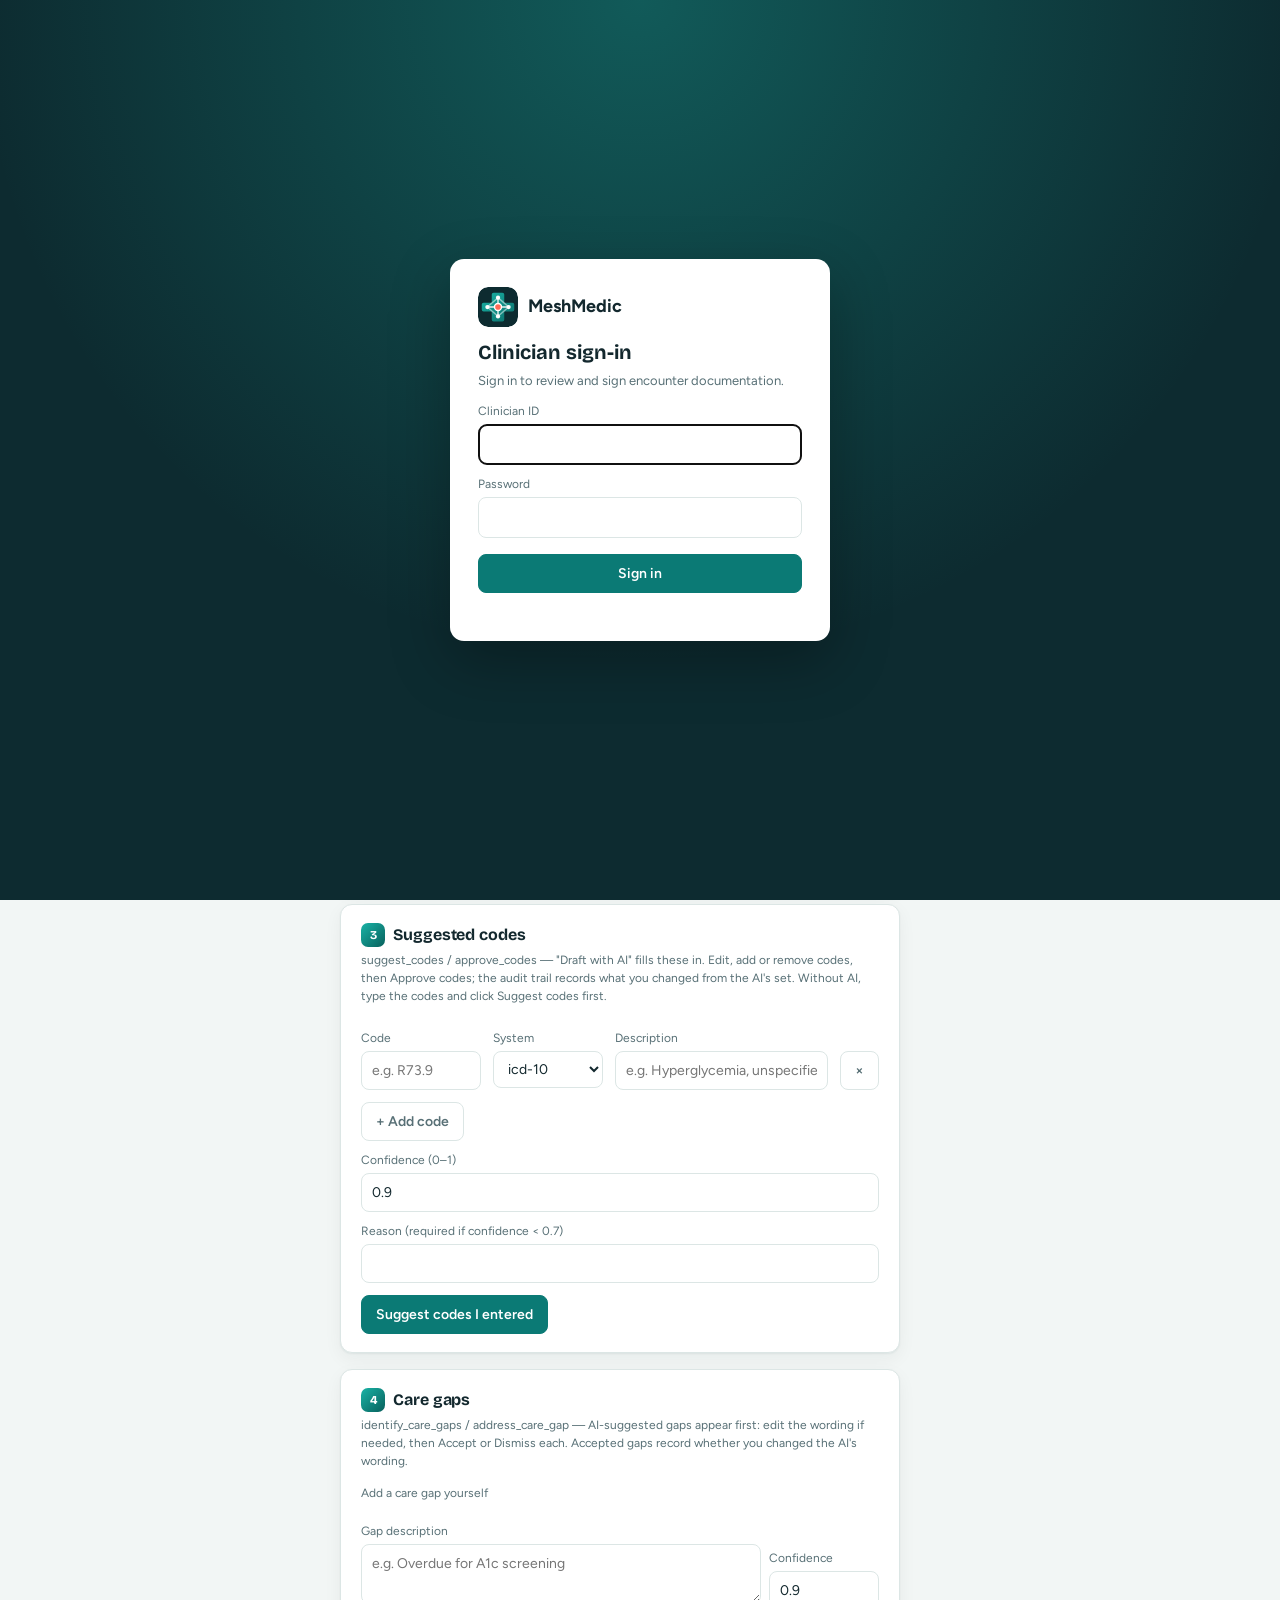
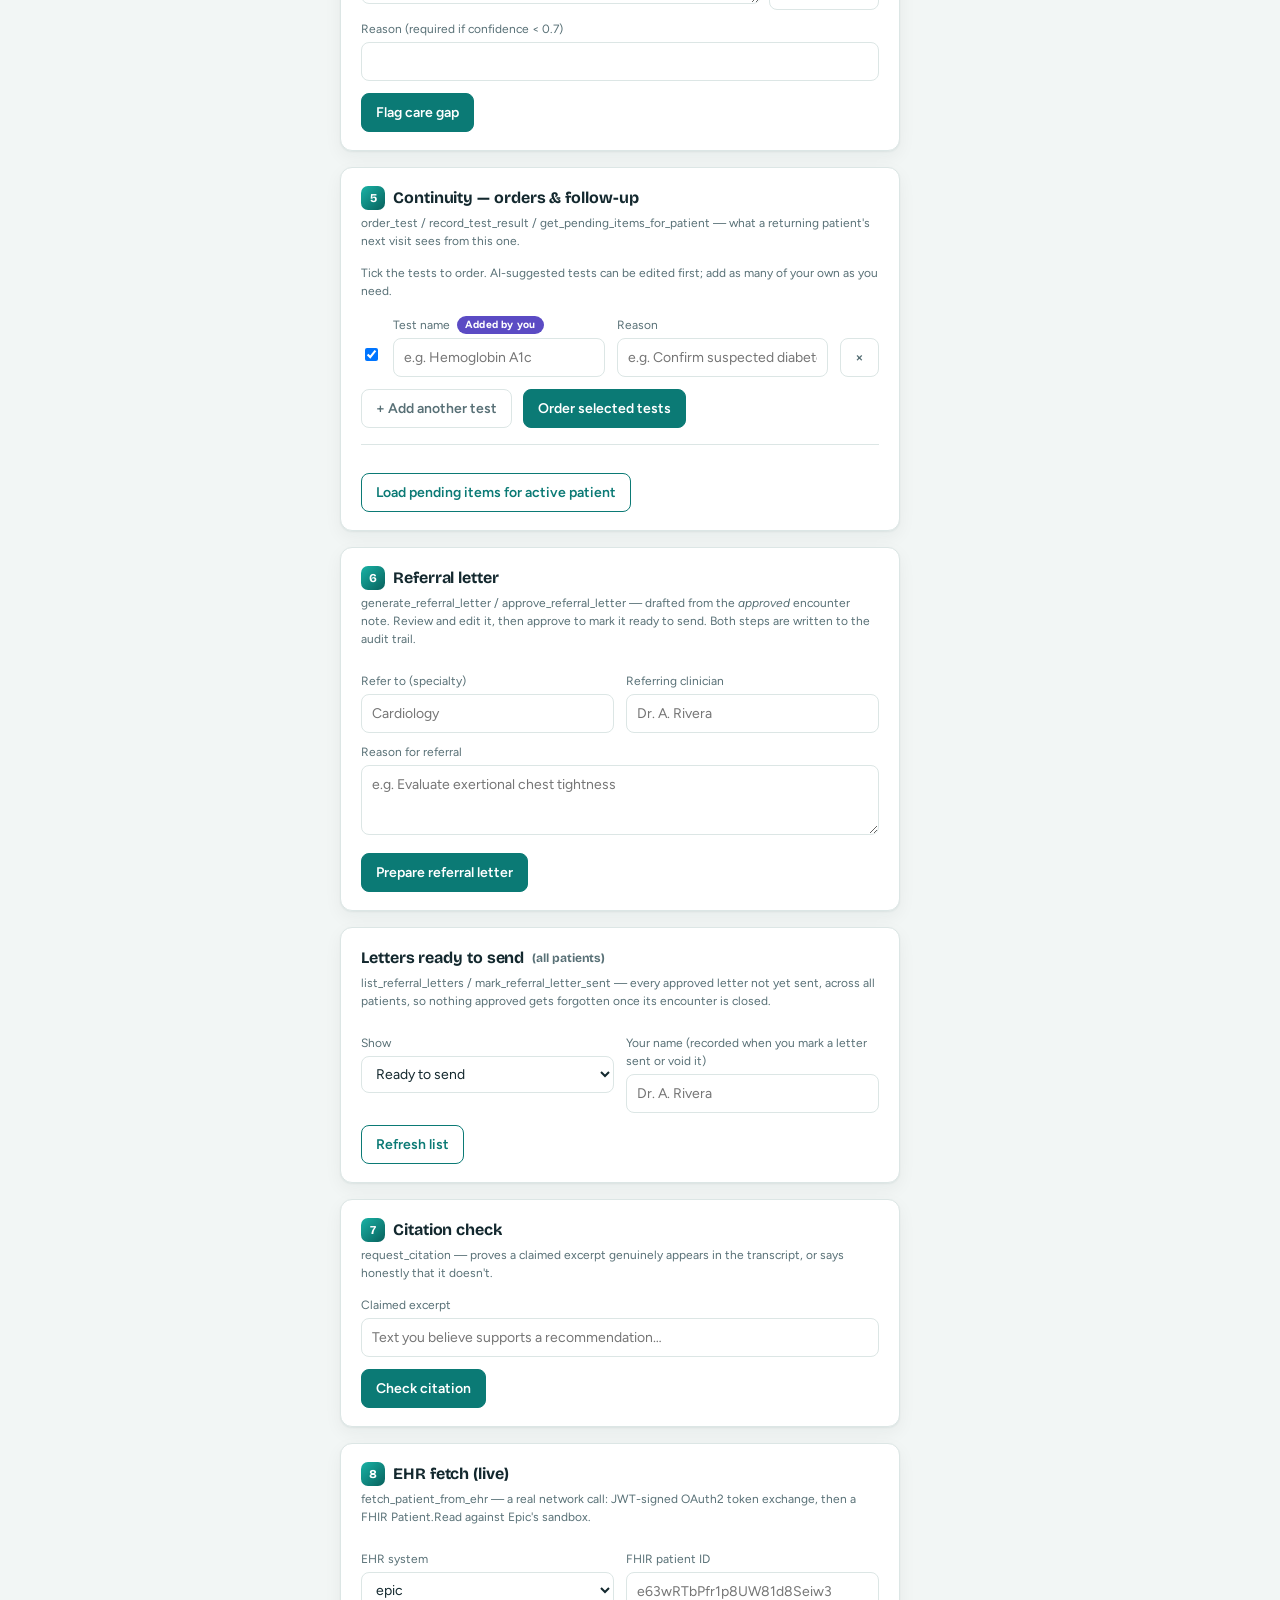
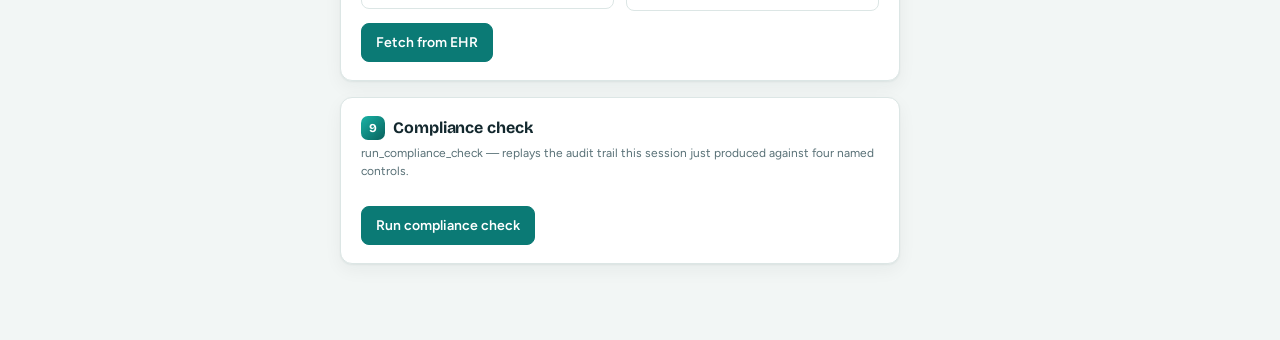
==== commit cb75dbc2: "Phase 1: clinician identity, server-enforced authorization, note sign-off Story: STORY-014  - Clinic" ====
--- a/meshmedic-mcp/ui/static/index.html
+++ b/meshmedic-mcp/ui/static/index.html
@@ -197,6 +197,7 @@
   .small { font-size: 12px; color: var(--ink-soft); }
 </style>
 <link rel="stylesheet" href="theme.css?v=2" />
+<script src="auth.js"></script>
 </head>
 <body>
 <header>
@@ -274,9 +275,14 @@
       <div id="noteDecision" style="display:none; margin-top:14px; border-top:1px solid var(--line); padding-top:14px;">
         <label>Review the note — edit anything that's wrong, then approve. Edits are recorded against the AI's version.</label>
         <textarea id="editedNoteText"></textarea>
-        <button onclick="approveNote()">Approve</button>
+        <button onclick="approveNote()">Mark reviewed</button>
         <button class="secondary" onclick="rejectNote()">Reject</button>
         <div id="decisionResult" class="result" style="display:none"></div>
+        <div id="signPanel" style="display:none; margin-top:12px;">
+          <p class="small" style="margin:0 0 4px;">Signing finalizes and locks this note. It is a clinician-only action: you sign this one note, as it was reviewed.</p>
+          <button id="signNoteBtn" onclick="signActiveNote()">Sign note</button>
+          <div id="signResult" class="result" style="display:none"></div>
+        </div>
       </div>
       <div class="small">Active note: <span class="id-pill" id="activeNote">none</span></div>
 
@@ -610,6 +616,7 @@
   document.getElementById('draftStatus').textContent = '';
   // Code rows, AI gap suggestions and test rows belong to one patient each.
   if (typeof restoreReviewState === 'function') restoreReviewState();
+  if (typeof renderSignPanel === 'function') renderSignPanel();
   document.getElementById('transcribeStatus').textContent =
     'Record live from the mic, or upload a pre-recorded clip. Recording again appends to what\'s already here.';
 }
@@ -971,6 +978,7 @@
   try {
     const data = await callTool('approve_encounter_note', args);
     showResult('decisionResult', true, `${reviewSummary(data.review)}\n\n${JSON.stringify(data, null, 2)}`);
+    onNoteReviewed(data);
     loadSourceLabels();
   } catch (e) {
     showResult('decisionResult', false, e.message);
@@ -1594,5 +1602,6 @@
 openFromLink();
 </script>
 <script src="ai_review.js"></script>
+<script src="signoff.js"></script>
 </body>
 </html>
